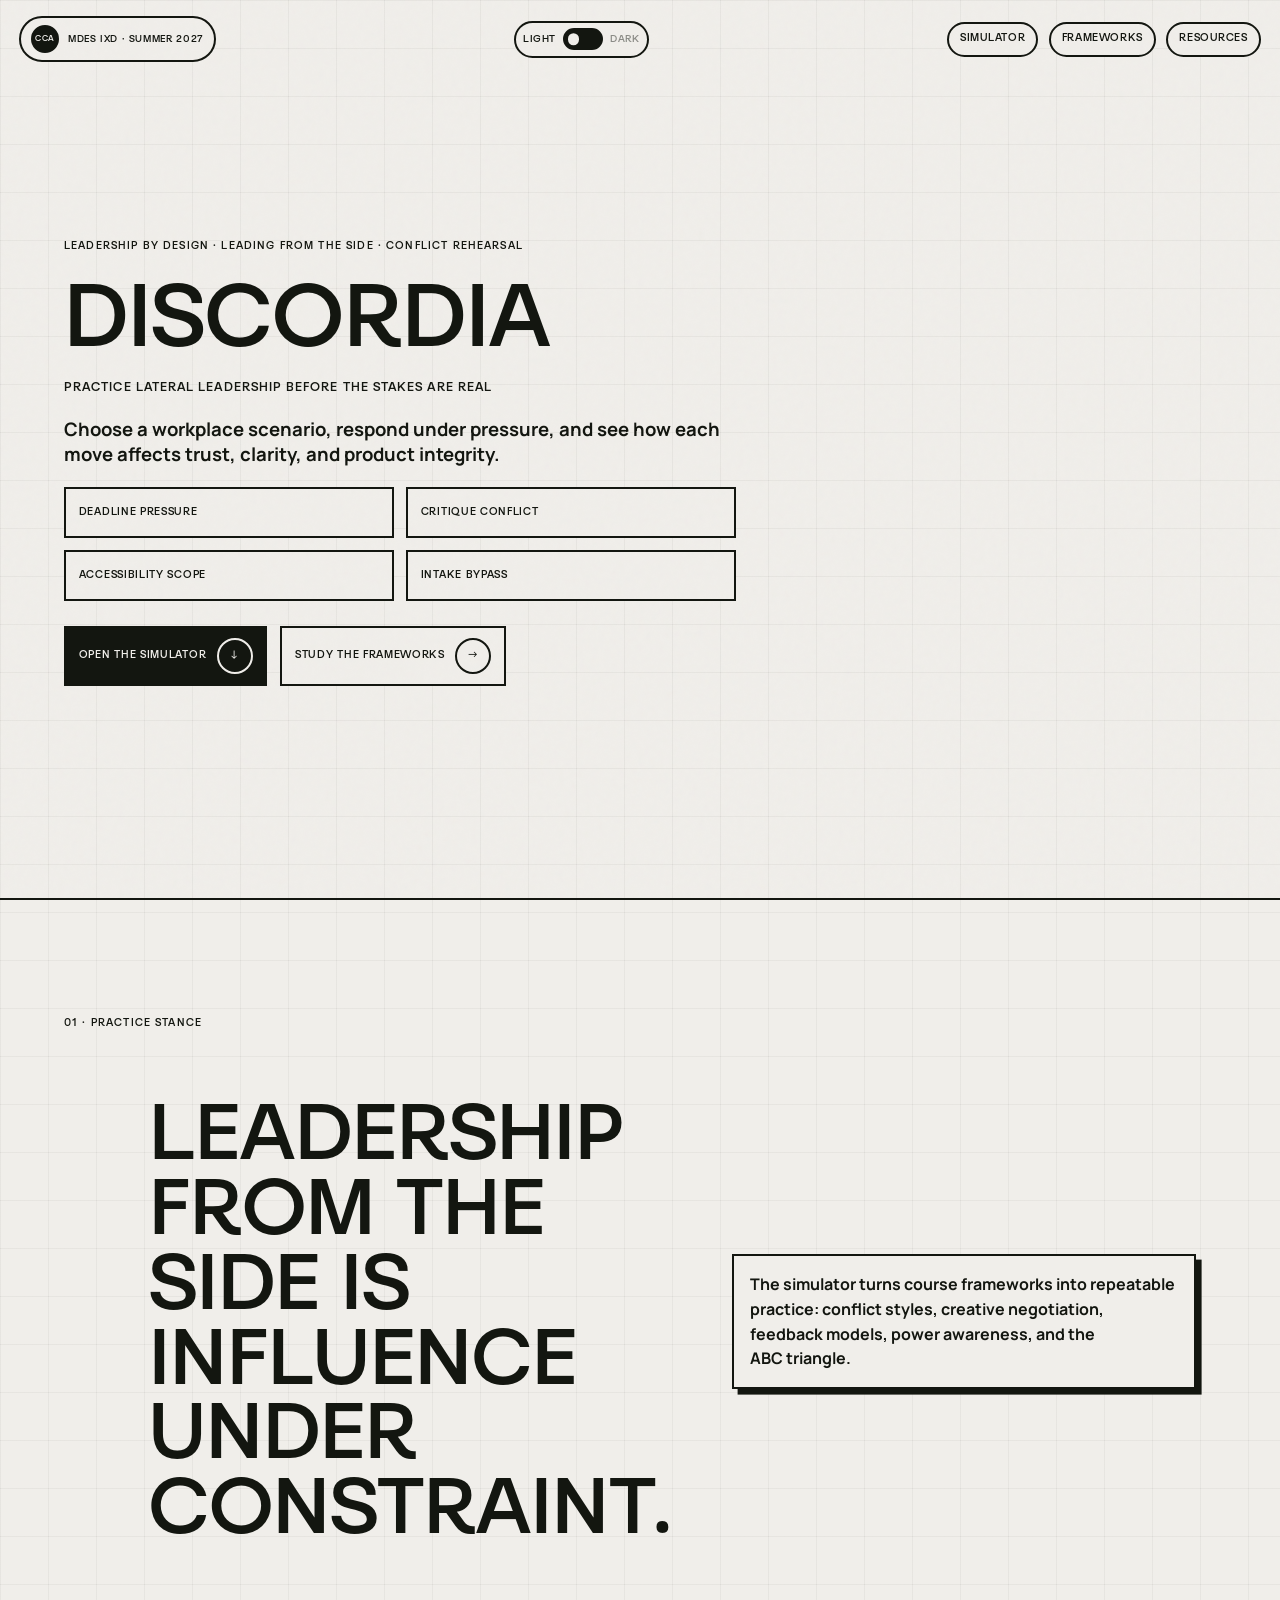
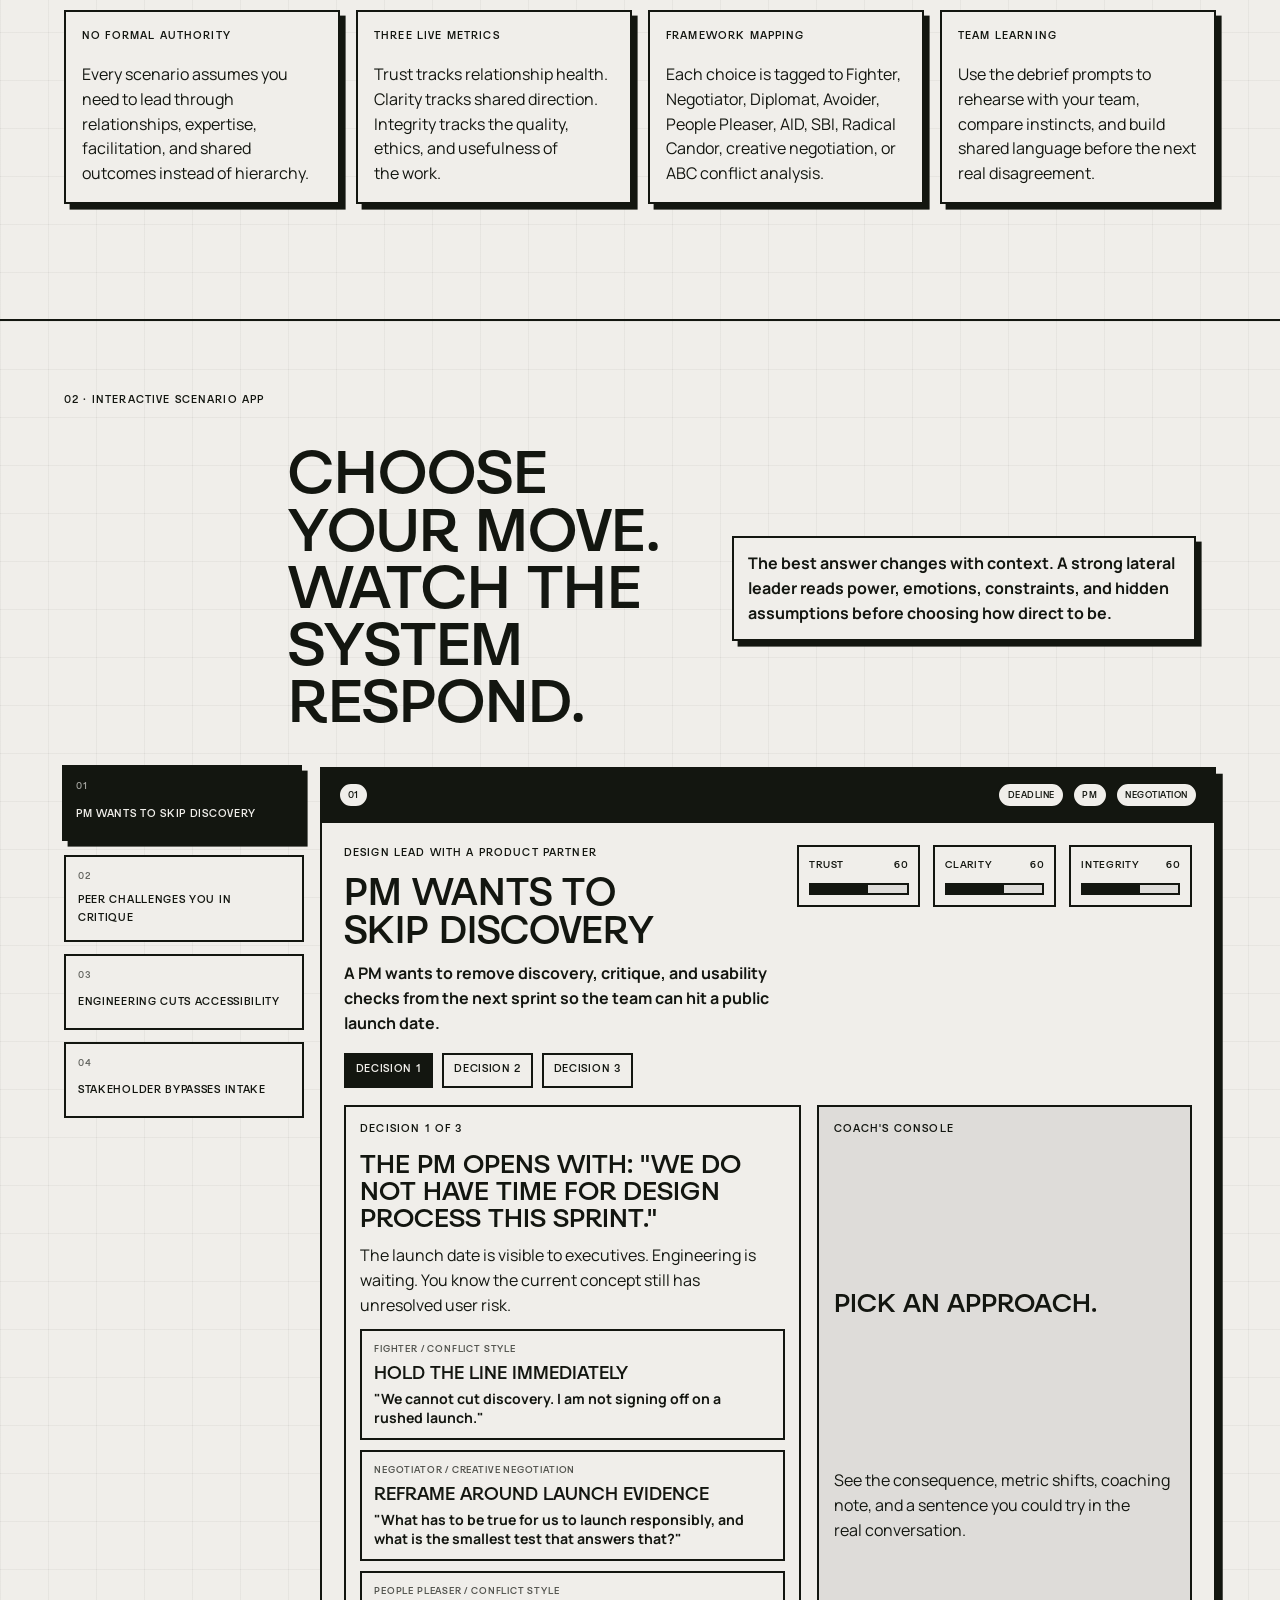
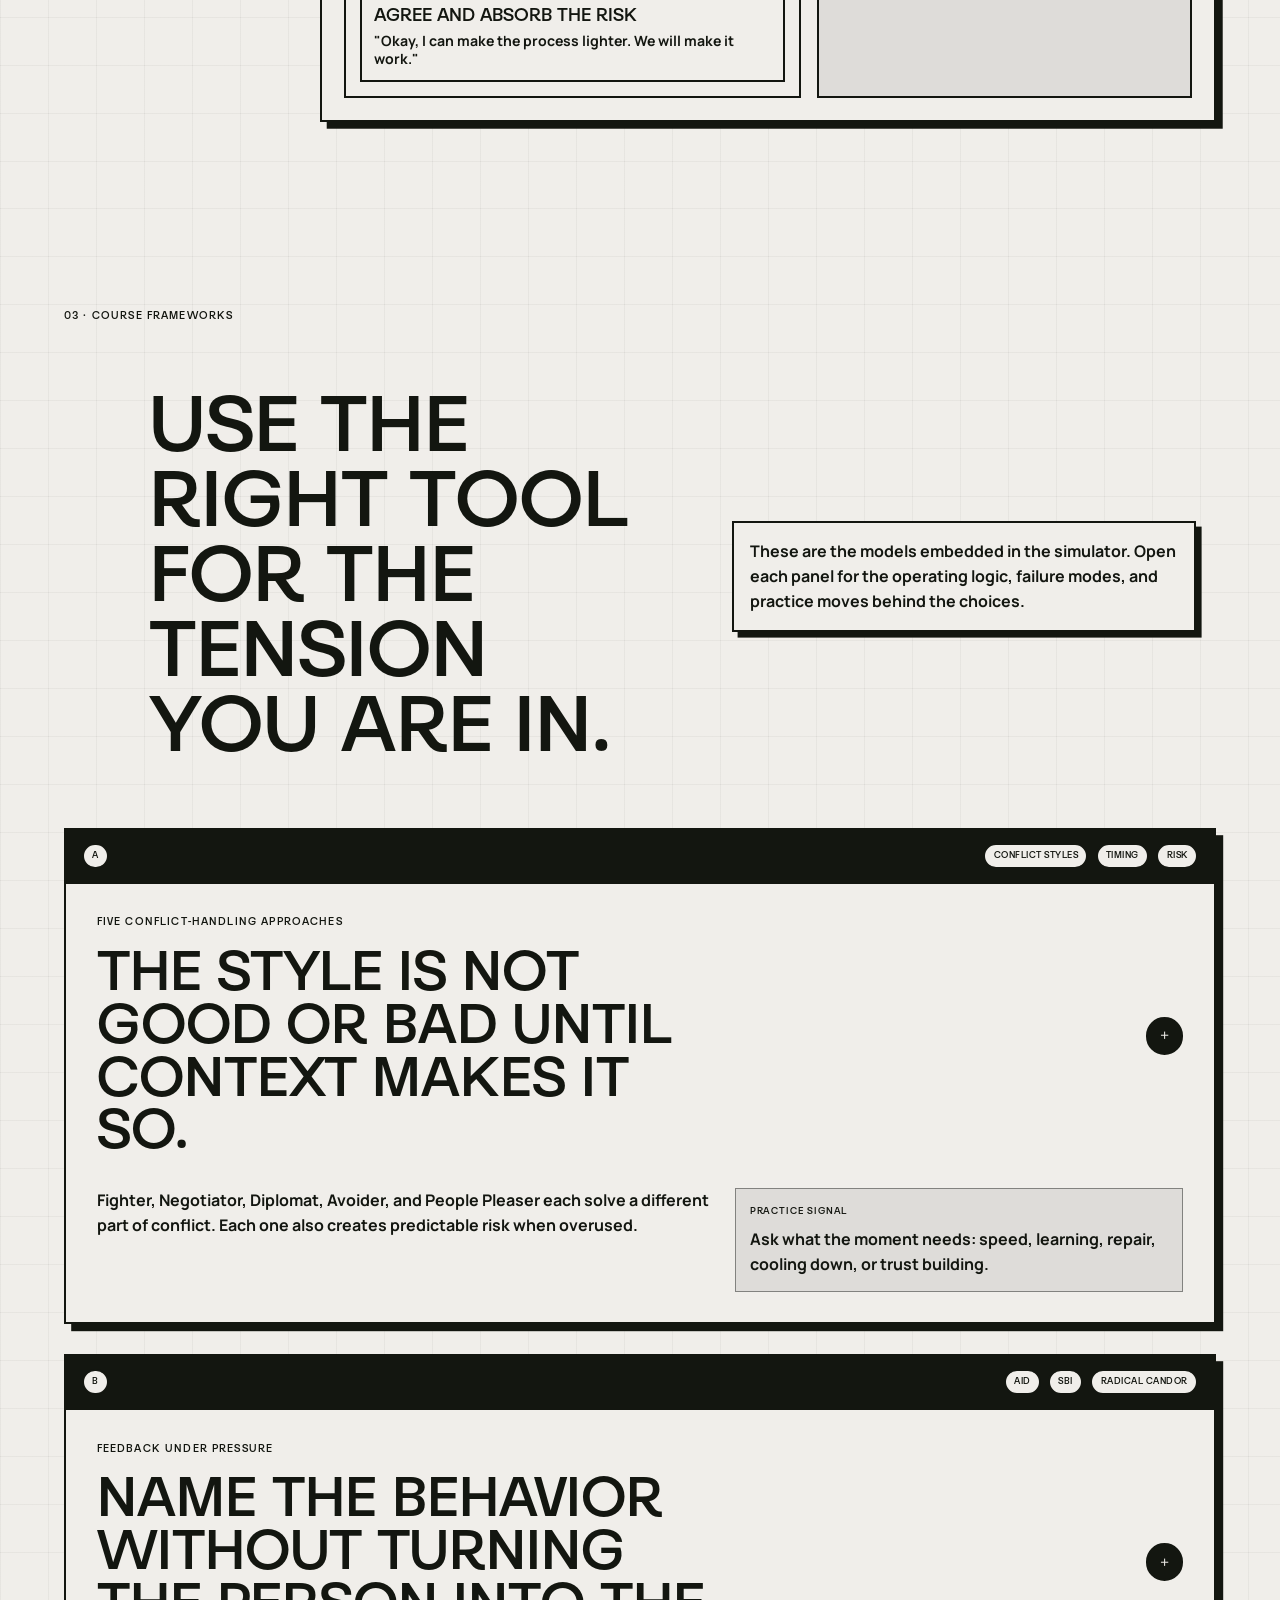
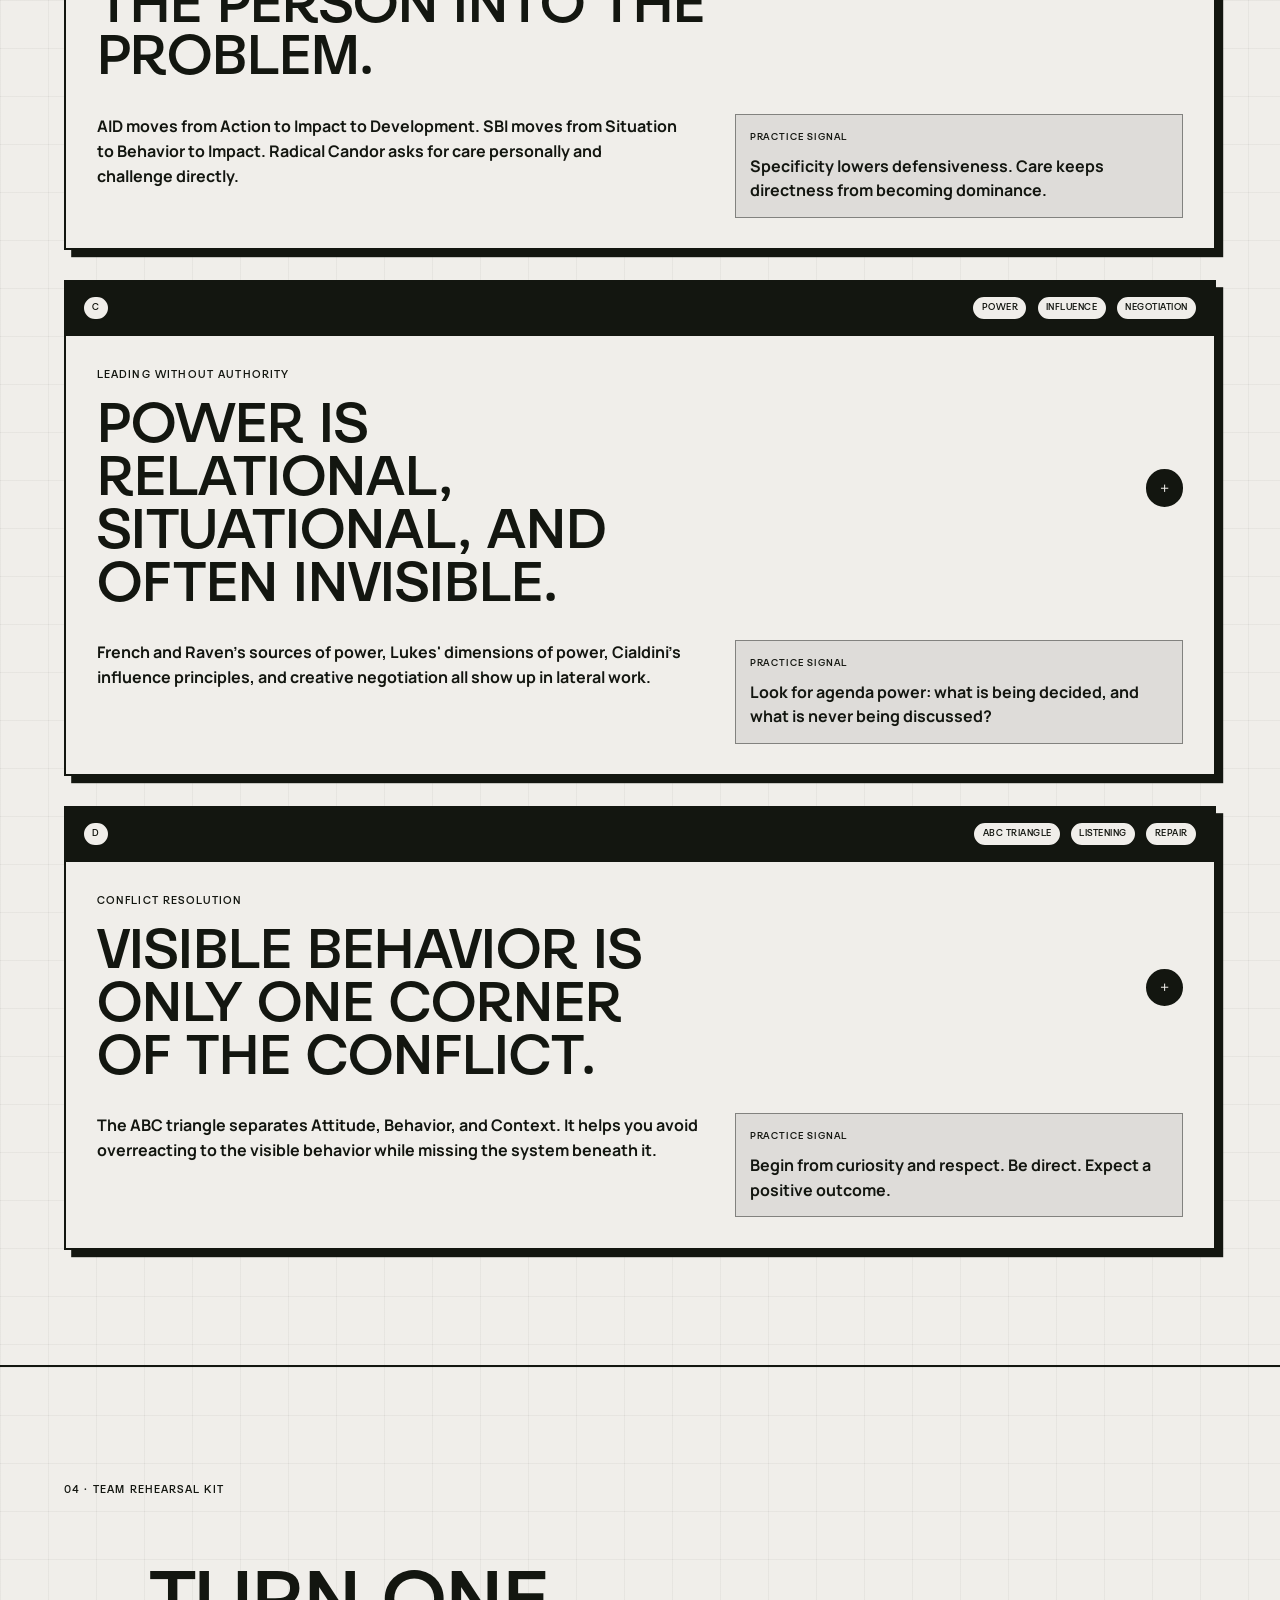
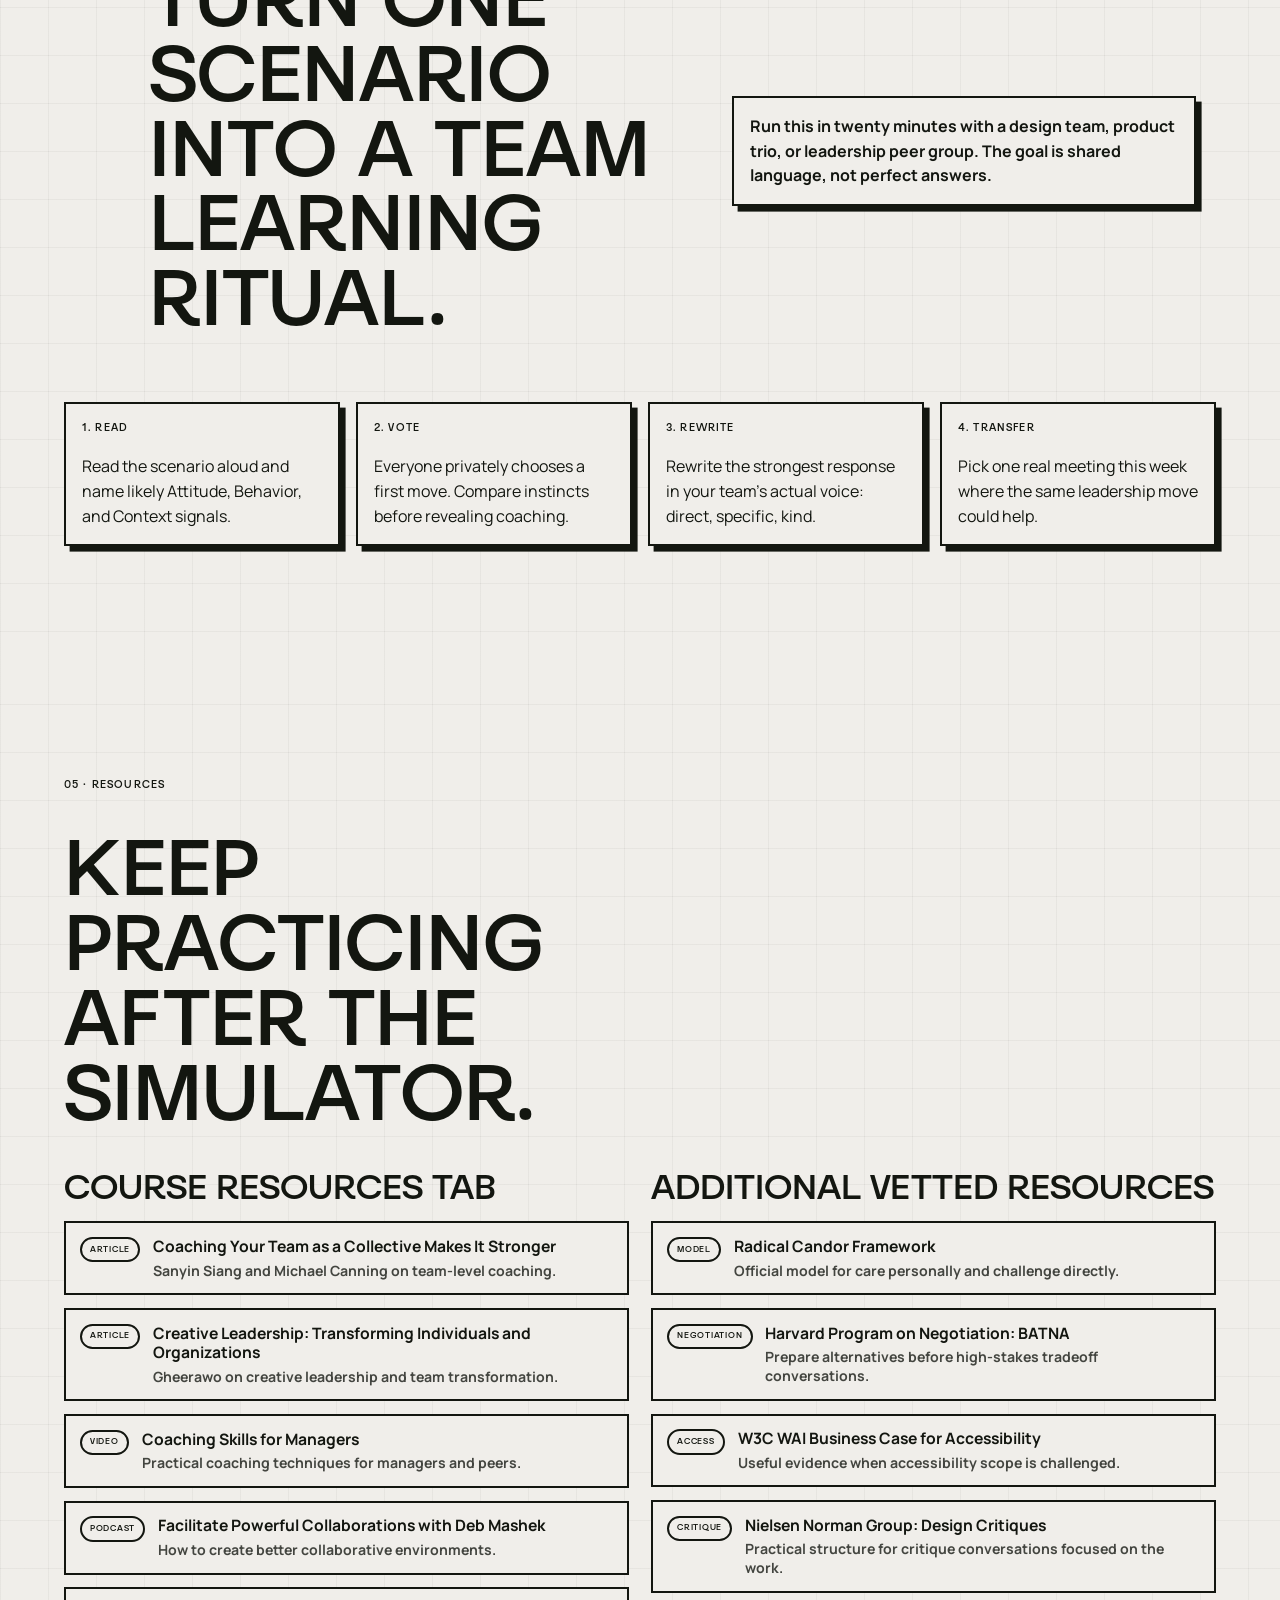
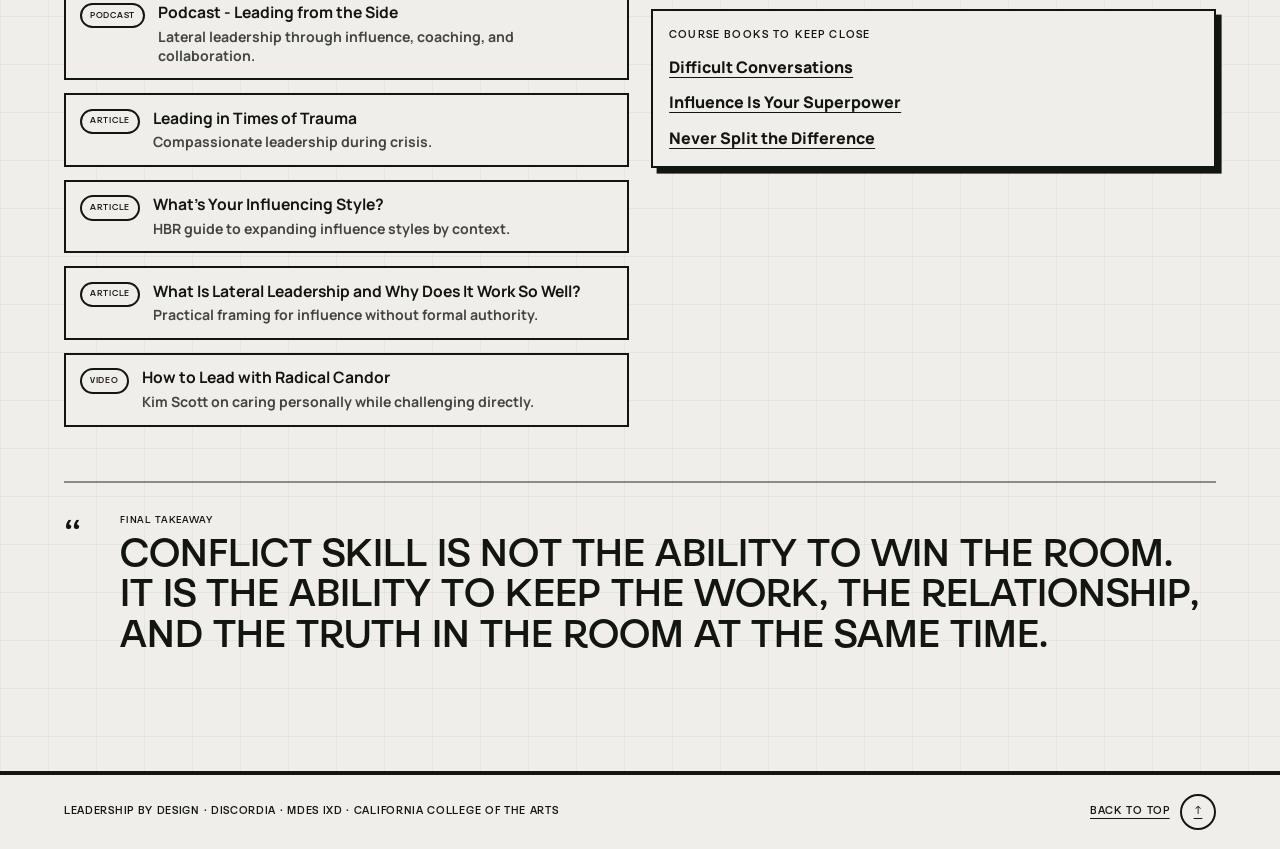
==== index.html @ 16a8b8a8 "Add files via upload" ====
<!doctype html>
<html lang="en">
  <head>
    <meta charset="UTF-8" />
    <meta name="viewport" content="width=device-width, initial-scale=1.0" />
    <meta
      name="description"
      content="DISCORDIA is a Leadership by Design conflict resolution scenario app for practicing lateral leadership, feedback, negotiation, and conflict handling."
    />
    <meta name="theme-color" content="#F0EEEA" />
    <title>DISCORDIA</title>
    <link
      rel="icon"
      href="data:image/svg+xml,%3Csvg xmlns='http://www.w3.org/2000/svg' viewBox='0 0 64 64'%3E%3Crect width='64' height='64' rx='32' fill='%23131610'/%3E%3Cpath d='M18 20h28M18 32h28M18 44h18' stroke='%23f0eeea' stroke-width='4' stroke-linecap='round'/%3E%3Ccircle cx='46' cy='44' r='5' fill='%23f0eeea'/%3E%3C/svg%3E"
    />
    <script>
      (() => {
        document.documentElement.classList.add('js');
        try {
          const savedTheme = localStorage.getItem('conflict-simulator-theme');
          document.documentElement.dataset.theme = savedTheme === 'dark' ? 'dark' : 'light';
        } catch {
          document.documentElement.dataset.theme = 'light';
        }
      })();
    </script>
    <link rel="stylesheet" href="styles.css" />
    <script src="script.js" defer></script>
  </head>
  <body>
    <a class="skip-link" href="#main-content">Skip to content</a>

    <header class="site-header" data-header>
      <a class="brand-mark" href="#top" aria-label="Back to top">
        <span>CCA</span>
        <span>MDes IxD &middot; Summer 2027</span>
      </a>
      <button
        class="theme-toggle"
        type="button"
        data-theme-toggle
        aria-label="Switch to dark mode"
        aria-pressed="false"
      >
        <span class="theme-label theme-label-light">Light</span>
        <span class="theme-track" aria-hidden="true"><span></span></span>
        <span class="theme-label theme-label-dark">Dark</span>
      </button>
      <button class="menu-toggle" type="button" aria-expanded="false" aria-controls="site-nav">
        <span class="sr-only">Toggle menu</span>
        <span aria-hidden="true"></span>
        <span aria-hidden="true"></span>
      </button>
      <nav class="site-nav" id="site-nav" aria-label="Primary navigation">
        <a href="#simulator">Simulator</a>
        <a href="#frameworks">Frameworks</a>
        <a href="#resources">Resources</a>
      </nav>
    </header>

    <main id="main-content">
      <section class="hero" id="top" aria-labelledby="hero-title">
        <div class="hero-inner reveal">
          <p class="eyebrow hero-eyebrow">Leadership by Design &middot; Leading from the Side &middot; Conflict rehearsal</p>
          <div class="hero-grid">
            <div class="hero-copy">
              <h1 id="hero-title">DISCORDIA</h1>
              <p class="hero-title-line">Practice lateral leadership before the stakes are real</p>
              <p class="hero-support">
                Choose a workplace scenario, respond under pressure, and see how each move affects
                trust, clarity, and product integrity.
              </p>
              <div class="hero-launch-grid" aria-label="Start a rehearsal">
                <button type="button" data-scenario-launch="pm-deadline">Deadline pressure</button>
                <button type="button" data-scenario-launch="critique-conflict">Critique conflict</button>
                <button type="button" data-scenario-launch="accessibility-scope">Accessibility scope</button>
                <button type="button" data-scenario-launch="intake-bypass">Intake bypass</button>
              </div>
              <div class="hero-actions" aria-label="Microsite shortcuts">
                <a class="text-link" href="#simulator-console">Open the simulator <span aria-hidden="true">&darr;</span></a>
                <a class="text-link" href="#frameworks">Study the frameworks <span aria-hidden="true">&rarr;</span></a>
              </div>
            </div>
          </div>
        </div>
      </section>

      <section class="overview-section" id="overview" aria-labelledby="overview-title">
        <div class="overview-inner">
          <p class="eyebrow reveal">01 &middot; Practice stance</p>
          <div class="section-heading reveal">
            <h2 id="overview-title">Leadership from the side is influence under constraint.</h2>
            <p>
              The simulator turns course frameworks into repeatable practice: conflict styles,
              creative negotiation, feedback models, power awareness, and the ABC triangle.
            </p>
          </div>

          <div class="context-grid reveal">
            <article class="context-card">
              <p class="detail-label">No formal authority</p>
              <p>
                Every scenario assumes you need to lead through relationships, expertise,
                facilitation, and shared outcomes instead of hierarchy.
              </p>
            </article>
            <article class="context-card">
              <p class="detail-label">Three live metrics</p>
              <p>
                Trust tracks relationship health. Clarity tracks shared direction. Integrity tracks
                the quality, ethics, and usefulness of the work.
              </p>
            </article>
            <article class="context-card">
              <p class="detail-label">Framework mapping</p>
              <p>
                Each choice is tagged to Fighter, Negotiator, Diplomat, Avoider, People Pleaser,
                AID, SBI, Radical Candor, creative negotiation, or ABC conflict analysis.
              </p>
            </article>
            <article class="context-card">
              <p class="detail-label">Team learning</p>
              <p>
                Use the debrief prompts to rehearse with your team, compare instincts, and build
                shared language before the next real disagreement.
              </p>
            </article>
          </div>
        </div>
      </section>

      <section class="simulator-section sections-section" id="simulator" aria-labelledby="simulator-title">
        <div class="sections-opener">
          <p class="eyebrow reveal">02 &middot; Interactive scenario app</p>
          <div class="section-heading reveal">
            <h2 id="simulator-title">Choose your move. Watch the system respond.</h2>
            <p>
              The best answer changes with context. A strong lateral leader reads power, emotions,
              constraints, and hidden assumptions before choosing how direct to be.
            </p>
          </div>
        </div>

        <div class="simulator-shell reveal" id="simulator-console">
          <div class="scenario-rail" aria-label="Scenario selector" id="scenario-rail"></div>

          <article class="leadership-panel simulator-console" aria-live="polite">
            <div class="panel-top">
              <p class="panel-number" id="scenario-number">01</p>
              <div class="panel-tags" id="scenario-tags" aria-label="Scenario themes"></div>
            </div>

            <div class="console-body">
              <div class="scenario-brief">
                <p class="detail-label" id="scenario-role">Design lead</p>
                <h3 id="scenario-title">Scenario title</h3>
                <p id="scenario-summary"></p>
              </div>

              <div class="metric-board" aria-label="Scenario metrics">
                <div class="metric">
                  <div class="metric-top"><span>Trust</span><strong id="metric-trust-value">60</strong></div>
                  <div class="metric-track"><span id="metric-trust"></span></div>
                </div>
                <div class="metric">
                  <div class="metric-top"><span>Clarity</span><strong id="metric-clarity-value">60</strong></div>
                  <div class="metric-track"><span id="metric-clarity"></span></div>
                </div>
                <div class="metric">
                  <div class="metric-top"><span>Integrity</span><strong id="metric-integrity-value">60</strong></div>
                  <div class="metric-track"><span id="metric-integrity"></span></div>
                </div>
              </div>

              <div class="stage-track" id="stage-track" aria-label="Decision progress"></div>

              <div class="decision-grid">
                <section class="decision-pane" aria-labelledby="decision-title">
                  <p class="eyebrow" id="decision-kicker">Decision 1 of 3</p>
                  <h4 id="decision-title"></h4>
                  <p id="decision-context"></p>
                  <div class="choice-list" id="choice-list"></div>
                </section>

                <aside class="outcome-pane" id="outcome-pane" aria-label="Coaching outcome">
                  <p class="detail-label">Coach's console</p>
                  <h4>Pick an approach.</h4>
                  <p>
                    See the consequence, metric shifts, coaching note, and a sentence you could try
                    in the real conversation.
                  </p>
                </aside>
              </div>
            </div>
          </article>
        </div>
      </section>

      <section class="framework-section overview-section" id="frameworks" aria-labelledby="frameworks-title">
        <div class="overview-inner">
          <p class="eyebrow reveal">03 &middot; Course frameworks</p>
          <div class="section-heading reveal">
            <h2 id="frameworks-title">Use the right tool for the tension you are in.</h2>
            <p>
              These are the models embedded in the simulator. Open each panel for the operating
              logic, failure modes, and practice moves behind the choices.
            </p>
          </div>

          <div class="accordion-list framework-list">
            <article class="leadership-panel reveal">
              <div class="panel-top">
                <p class="panel-number">A</p>
                <div class="panel-tags"><span>Conflict styles</span><span>Timing</span><span>Risk</span></div>
              </div>
              <button class="panel-toggle" type="button" aria-expanded="false" aria-controls="panel-conflict-styles">
                <span class="toggle-copy">
                  <span class="panel-kicker">Five conflict-handling approaches</span>
                  <span class="panel-title">The style is not good or bad until context makes it so.</span>
                </span>
                <span class="toggle-icon" aria-hidden="true">+</span>
              </button>
              <div class="panel-preview">
                <p>
                  Fighter, Negotiator, Diplomat, Avoider, and People Pleaser each solve a different
                  part of conflict. Each one also creates predictable risk when overused.
                </p>
                <p class="insight"><span>Practice signal</span>Ask what the moment needs: speed, learning, repair, cooling down, or trust building.</p>
              </div>
              <div class="panel-details" id="panel-conflict-styles">
                <p>
                  Fighter works when a fast, principled boundary is needed. Negotiator works when
                  both sides have real constraints and hidden assumptions to surface. Diplomat works
                  when temporary alignment matters more than solving everything now.
                </p>
                <p>
                  Avoider can be wise when emotions are too hot or the issue is not worth the
                  relationship cost. People Pleaser can build goodwill, but it becomes risky when
                  agreement hides what the team actually needs to say.
                </p>
                <div class="framework-deep-grid">
                  <article>
                    <p class="detail-label">How to choose</p>
                    <p>
                      Start with stakes and timing. If user harm, ethics, or team safety are on the
                      line, a stronger boundary may be needed. If both sides hold partial truth,
                      negotiate. If the team is flooded, cool the system before solving.
                    </p>
                  </article>
                  <article>
                    <p class="detail-label">Failure mode</p>
                    <p>
                      Fighter becomes dominance, Negotiator becomes over-trading, Diplomat becomes
                      vague compromise, Avoider becomes silence, and People Pleaser becomes false
                      agreement.
                    </p>
                  </article>
                  <article>
                    <p class="detail-label">Practice move</p>
                    <p>
                      Name your instinct before acting: "My first impulse is to smooth this over.
                      What would the work need if I were not trying to keep everyone comfortable?"
                    </p>
                  </article>
                </div>
              </div>
            </article>

            <article class="leadership-panel reveal">
              <div class="panel-top">
                <p class="panel-number">B</p>
                <div class="panel-tags"><span>AID</span><span>SBI</span><span>Radical Candor</span></div>
              </div>
              <button class="panel-toggle" type="button" aria-expanded="false" aria-controls="panel-feedback-models">
                <span class="toggle-copy">
                  <span class="panel-kicker">Feedback under pressure</span>
                  <span class="panel-title">Name the behavior without turning the person into the problem.</span>
                </span>
                <span class="toggle-icon" aria-hidden="true">+</span>
              </button>
              <div class="panel-preview">
                <p>
                  AID moves from Action to Impact to Development. SBI moves from Situation to
                  Behavior to Impact. Radical Candor asks for care personally and challenge directly.
                </p>
                <p class="insight"><span>Practice signal</span>Specificity lowers defensiveness. Care keeps directness from becoming dominance.</p>
              </div>
              <div class="panel-details" id="panel-feedback-models">
                <p>
                  Use AID when you want a clear development path. Use SBI when the first job is to
                  ground the conversation in observable behavior. Use Radical Candor when the risk
                  is either false harmony or harsh truth without enough care.
                </p>
                <p>
                  In critique, remember the difference between feedback and critique: critique
                  evaluates the work against the objective; feedback helps a person improve
                  behavior, understanding, or collaboration.
                </p>
                <div class="framework-deep-grid">
                  <article>
                    <p class="detail-label">AID</p>
                    <p>
                      Action names what happened. Impact explains why it matters. Development
                      proposes the next behavior.
                    </p>
                  </article>
                  <article>
                    <p class="detail-label">SBI</p>
                    <p>
                      Situation grounds the moment, Behavior stays observable, and Impact names the
                      effect. It avoids labels until shared facts are clear.
                    </p>
                  </article>
                  <article>
                    <p class="detail-label">Radical Candor</p>
                    <p>
                      Challenge without care can feel like attack; care without challenge can become
                      unclear kindness. The pairing is the leadership move.
                    </p>
                  </article>
                  <article>
                    <p class="detail-label">Critique container</p>
                    <p>
                      Name the objective, the decision needed, the kind of feedback wanted, and the
                      criteria for judging the work.
                    </p>
                  </article>
                </div>
              </div>
            </article>

            <article class="leadership-panel reveal">
              <div class="panel-top">
                <p class="panel-number">C</p>
                <div class="panel-tags"><span>Power</span><span>Influence</span><span>Negotiation</span></div>
              </div>
              <button class="panel-toggle" type="button" aria-expanded="false" aria-controls="panel-power">
                <span class="toggle-copy">
                  <span class="panel-kicker">Leading without authority</span>
                  <span class="panel-title">Power is relational, situational, and often invisible.</span>
                </span>
                <span class="toggle-icon" aria-hidden="true">+</span>
              </button>
              <div class="panel-preview">
                <p>
                  French and Raven's sources of power, Lukes' dimensions of power, Cialdini's
                  influence principles, and creative negotiation all show up in lateral work.
                </p>
                <p class="insight"><span>Practice signal</span>Look for agenda power: what is being decided, and what is never being discussed?</p>
              </div>
              <div class="panel-details" id="panel-power">
                <p>
                  Referent, expert, informational, connection, and resource power can all help a
                  designer influence across functions. The simulator rewards moves that make that
                  influence visible without turning it into a power struggle.
                </p>
                <p>
                  Creative negotiation asks you to understand who, what, when, where, and why before
                  anchoring a path forward. Integrative negotiation creates shared gain; distributive
                  negotiation treats the moment as a zero-sum contest.
                </p>
                <div class="framework-deep-grid">
                  <article>
                    <p class="detail-label">Read power first</p>
                    <p>
                      Ask who can decide, who can block, who has information, who has social trust,
                      and whose needs are missing from the agenda.
                    </p>
                  </article>
                  <article>
                    <p class="detail-label">Use power cleanly</p>
                    <p>
                      Expert power should clarify risk. Informational power should help the group
                      decide. Connection power should bring the right people together.
                    </p>
                  </article>
                  <article>
                    <p class="detail-label">Negotiate creatively</p>
                    <p>
                      Separate positions from interests. A PM may protect a date, engineering may
                      protect capacity, and design may protect user confidence.
                    </p>
                  </article>
                  <article>
                    <p class="detail-label">Anchor with options</p>
                    <p>
                      Bring two or three paths with explicit tradeoffs: fastest, safest, and
                      recommended. Options make the decision real.
                    </p>
                  </article>
                </div>
              </div>
            </article>

            <article class="leadership-panel reveal">
              <div class="panel-top">
                <p class="panel-number">D</p>
                <div class="panel-tags"><span>ABC triangle</span><span>Listening</span><span>Repair</span></div>
              </div>
              <button class="panel-toggle" type="button" aria-expanded="false" aria-controls="panel-abc">
                <span class="toggle-copy">
                  <span class="panel-kicker">Conflict resolution</span>
                  <span class="panel-title">Visible behavior is only one corner of the conflict.</span>
                </span>
                <span class="toggle-icon" aria-hidden="true">+</span>
              </button>
              <div class="panel-preview">
                <p>
                  The ABC triangle separates Attitude, Behavior, and Context. It helps you avoid
                  overreacting to the visible behavior while missing the system beneath it.
                </p>
                <p class="insight"><span>Practice signal</span>Begin from curiosity and respect. Be direct. Expect a positive outcome.</p>
              </div>
              <div class="panel-details" id="panel-abc">
                <p>
                  Attitude includes assumptions, emotions, and perceptions. Behavior includes the
                  visible statements and actions. Context includes the political, cultural,
                  historical, and economic background that shapes the tension.
                </p>
                <p>
                  Strong repair often starts with one sentence that acknowledges impact, one
                  question that reveals context, and one proposal that creates a next experiment.
                </p>
                <div class="framework-deep-grid">
                  <article>
                    <p class="detail-label">Attitude</p>
                    <p>
                      Look for the invisible story: fear of missing a deadline, anxiety about
                      quality, resentment from past decisions, or assumptions about authority.
                    </p>
                  </article>
                  <article>
                    <p class="detail-label">Behavior</p>
                    <p>
                      Stay concrete. "The request bypassed intake" is easier to work with than
                      "stakeholders do not respect design."
                    </p>
                  </article>
                  <article>
                    <p class="detail-label">Context</p>
                    <p>
                      Context explains why reasonable people may be acting badly: incentives,
                      leadership pressure, unclear ownership, scarce time, or weak process.
                    </p>
                  </article>
                  <article>
                    <p class="detail-label">Repair script</p>
                    <p>
                      "I want to pause on what happened, because the impact matters. What constraint
                      were you solving for? Here is what I need us to try next time."
                    </p>
                  </article>
                </div>
              </div>
            </article>
          </div>
        </div>
      </section>

      <section class="team-section sections-section" id="team-practice" aria-labelledby="team-title">
        <div class="sections-opener">
          <p class="eyebrow reveal">04 &middot; Team rehearsal kit</p>
          <div class="section-heading reveal">
            <h2 id="team-title">Turn one scenario into a team learning ritual.</h2>
            <p>
              Run this in twenty minutes with a design team, product trio, or leadership peer group.
              The goal is shared language, not perfect answers.
            </p>
          </div>
        </div>

        <div class="context-grid rehearsal-grid reveal">
          <article class="context-card">
            <p class="detail-label">1. Read</p>
            <p>Read the scenario aloud and name likely Attitude, Behavior, and Context signals.</p>
          </article>
          <article class="context-card">
            <p class="detail-label">2. Vote</p>
            <p>Everyone privately chooses a first move. Compare instincts before revealing coaching.</p>
          </article>
          <article class="context-card">
            <p class="detail-label">3. Rewrite</p>
            <p>Rewrite the strongest response in your team's actual voice: direct, specific, kind.</p>
          </article>
          <article class="context-card">
            <p class="detail-label">4. Transfer</p>
            <p>Pick one real meeting this week where the same leadership move could help.</p>
          </article>
        </div>
      </section>

      <section class="resources-section synthesis-section" id="resources" aria-labelledby="resources-title">
        <div class="synthesis-inner reveal">
          <p class="eyebrow">05 &middot; Resources</p>
          <h2 id="resources-title">Keep practicing after the simulator.</h2>
          <div class="resource-columns">
            <section aria-labelledby="course-resources-title">
              <h3 id="course-resources-title">Course Resources Tab</h3>
              <div class="resource-list compact-resource-list">
                <a class="resource-card" href="https://hbr.org/2023/02/coaching-your-team-as-a-collective-makes-it-stronger" target="_blank" rel="noopener noreferrer">
                  <span class="resource-type-badge">Article</span>
                  <span class="resource-info"><strong>Coaching Your Team as a Collective Makes It Stronger</strong><span>Sanyin Siang and Michael Canning on team-level coaching.</span></span>
                </a>
                <a class="resource-card" href="https://www.designcouncil.org.uk/" target="_blank" rel="noopener noreferrer">
                  <span class="resource-type-badge">Article</span>
                  <span class="resource-info"><strong>Creative Leadership: Transforming Individuals and Organizations</strong><span>Gheerawo on creative leadership and team transformation.</span></span>
                </a>
                <a class="resource-card" href="https://www.youtube.com/playlist?list=PLA9AAA962AF5146A2" target="_blank" rel="noopener noreferrer">
                  <span class="resource-type-badge">Video</span>
                  <span class="resource-info"><strong>Coaching Skills for Managers</strong><span>Practical coaching techniques for managers and peers.</span></span>
                </a>
                <a class="resource-card" href="https://themodernmanager.com/podcast-252/" target="_blank" rel="noopener noreferrer">
                  <span class="resource-type-badge">Podcast</span>
                  <span class="resource-info"><strong>Facilitate Powerful Collaborations with Deb Mashek</strong><span>How to create better collaborative environments.</span></span>
                </a>
                <a class="resource-card" href="https://open.spotify.com/episode/0nC1hrKyBxJYJNDXdb2yDS" target="_blank" rel="noopener noreferrer">
                  <span class="resource-type-badge">Podcast</span>
                  <span class="resource-info"><strong>Podcast - Leading from the Side</strong><span>Lateral leadership through influence, coaching, and collaboration.</span></span>
                </a>
                <a class="resource-card" href="https://hbr.org/2002/01/leading-in-times-of-trauma" target="_blank" rel="noopener noreferrer">
                  <span class="resource-type-badge">Article</span>
                  <span class="resource-info"><strong>Leading in Times of Trauma</strong><span>Compassionate leadership during crisis.</span></span>
                </a>
                <a class="resource-card" href="https://hbr.org/2012/01/whats-your-influencing-style" target="_blank" rel="noopener noreferrer">
                  <span class="resource-type-badge">Article</span>
                  <span class="resource-info"><strong>What's Your Influencing Style?</strong><span>HBR guide to expanding influence styles by context.</span></span>
                </a>
                <a class="resource-card" href="https://www.inc.com/robin-camarote/what-is-lateral-leadership-why-does-it-work-so-well.html" target="_blank" rel="noopener noreferrer">
                  <span class="resource-type-badge">Article</span>
                  <span class="resource-info"><strong>What Is Lateral Leadership and Why Does It Work So Well?</strong><span>Practical framing for influence without formal authority.</span></span>
                </a>
                <a class="resource-card" href="https://www.ted.com/talks/kim_scott_how_to_lead_with_radical_candor" target="_blank" rel="noopener noreferrer">
                  <span class="resource-type-badge">Video</span>
                  <span class="resource-info"><strong>How to Lead with Radical Candor</strong><span>Kim Scott on caring personally while challenging directly.</span></span>
                </a>
              </div>
            </section>

            <section aria-labelledby="deeper-resources-title">
              <h3 id="deeper-resources-title">Additional Vetted Resources</h3>
              <div class="resource-list compact-resource-list">
                <a class="resource-card" href="https://www.radicalcandor.com/our-approach" target="_blank" rel="noopener noreferrer">
                  <span class="resource-type-badge">Model</span>
                  <span class="resource-info"><strong>Radical Candor Framework</strong><span>Official model for care personally and challenge directly.</span></span>
                </a>
                <a class="resource-card" href="https://www.pon.harvard.edu/daily/batna/translate-your-batna-to-the-current-deal/" target="_blank" rel="noopener noreferrer">
                  <span class="resource-type-badge">Negotiation</span>
                  <span class="resource-info"><strong>Harvard Program on Negotiation: BATNA</strong><span>Prepare alternatives before high-stakes tradeoff conversations.</span></span>
                </a>
                <a class="resource-card" href="https://www.w3.org/WAI/business-case/" target="_blank" rel="noopener noreferrer">
                  <span class="resource-type-badge">Access</span>
                  <span class="resource-info"><strong>W3C WAI Business Case for Accessibility</strong><span>Useful evidence when accessibility scope is challenged.</span></span>
                </a>
                <a class="resource-card" href="https://www.nngroup.com/articles/design-critiques/" target="_blank" rel="noopener noreferrer">
                  <span class="resource-type-badge">Critique</span>
                  <span class="resource-info"><strong>Nielsen Norman Group: Design Critiques</strong><span>Practical structure for critique conversations focused on the work.</span></span>
                </a>
              </div>

              <div class="book-stack">
                <p class="detail-label">Course books to keep close</p>
                <a href="https://www.penguinrandomhouse.com/books/330812/difficult-conversations-by-douglas-stone-bruce-patton-and-sheila-heen/" target="_blank" rel="noopener noreferrer">Difficult Conversations</a>
                <a href="https://www.zoechance.com/book" target="_blank" rel="noopener noreferrer">Influence Is Your Superpower</a>
                <a href="https://www.blackswanltd.com/never-split-the-difference" target="_blank" rel="noopener noreferrer">Never Split the Difference</a>
              </div>
            </section>
          </div>
          <blockquote>
            <span>Final takeaway</span>
            Conflict skill is not the ability to win the room. It is the ability to keep the work,
            the relationship, and the truth in the room at the same time.
          </blockquote>
        </div>
      </section>
    </main>

    <footer class="site-footer">
      <p>Leadership by Design &middot; DISCORDIA &middot; MDes IxD &middot; California College of the Arts</p>
      <a class="text-link" href="#top">Back to top <span aria-hidden="true">&uarr;</span></a>
    </footer>
  </body>
</html>
---- styles.css ----
@import url('https://fonts.googleapis.com/css2?family=Manrope:wght@500;600;700;800&display=swap');

@font-face {
  font-family: 'Batica Sans';
  src: url('assets/fonts/batica-sans-regular.otf') format('opentype');
  font-style: normal;
  font-weight: 400;
  font-display: swap;
}

:root {
  --ink: #131610;
  --ink-rgb: 19, 22, 16;
  --paper: #f0eeea;
  --paper-rgb: 240, 238, 234;
  --wash: #e2ded4;
  --line: rgba(var(--ink-rgb), 0.45);
  --accent: #131610;
  --accent-text: var(--paper);
  --accent-strong: #131610;
  --quiet: rgba(var(--ink-rgb), 0.08);
  --quiet-strong: rgba(var(--ink-rgb), 0.16);
  --batica: 'Batica Sans', 'Manrope', 'Avenir Next', sans-serif;
  --mono: var(--batica);
  --sans: 'Manrope', 'Avenir Next', sans-serif;
  --display: var(--batica);
  color-scheme: light;
}

:root[data-theme='dark'] {
  --ink: #f0eeea;
  --ink-rgb: 240, 238, 234;
  --paper: #131610;
  --paper-rgb: 19, 22, 16;
  --wash: #20231d;
  --line: rgba(var(--ink-rgb), 0.45);
  --accent: #f0eeea;
  --accent-text: var(--paper);
  --accent-strong: #f0eeea;
  --quiet: rgba(var(--ink-rgb), 0.08);
  --quiet-strong: rgba(var(--ink-rgb), 0.16);
  color-scheme: dark;
}

* {
  box-sizing: border-box;
}

html {
  scroll-behavior: smooth;
}

body {
  margin: 0;
  color: var(--ink);
  background:
    linear-gradient(rgba(var(--ink-rgb), 0.045) 1px, transparent 1px),
    linear-gradient(90deg, rgba(var(--ink-rgb), 0.045) 1px, transparent 1px),
    var(--paper);
  background-size: 3rem 3rem;
  font-family: var(--sans);
  font-size: 16px;
  line-height: 1.55;
  font-synthesis: none;
  -webkit-font-smoothing: antialiased;
}

body::before {
  position: fixed;
  z-index: 1000;
  inset: 0;
  opacity: 0.13;
  pointer-events: none;
  content: "";
  background-image: url("data:image/svg+xml,%3Csvg viewBox='0 0 180 180' xmlns='http://www.w3.org/2000/svg'%3E%3Cfilter id='n'%3E%3CfeTurbulence type='fractalNoise' baseFrequency='.75' numOctaves='3' stitchTiles='stitch'/%3E%3C/filter%3E%3Crect width='100%25' height='100%25' filter='url(%23n)' opacity='.18'/%3E%3C/svg%3E");
  mix-blend-mode: multiply;
}

:root[data-theme='dark'] body::before {
  mix-blend-mode: screen;
}

h1,
h2,
h3,
h4,
blockquote {
  text-wrap: balance;
}

p,
li {
  text-wrap: pretty;
}

button,
a {
  color: inherit;
}

a {
  text-decoration-thickness: 1px;
  text-underline-offset: 4px;
}

button {
  font: inherit;
}

.sr-only {
  position: absolute;
  overflow: hidden;
  width: 1px;
  height: 1px;
  padding: 0;
  margin: -1px;
  clip: rect(0, 0, 0, 0);
  white-space: nowrap;
  border: 0;
}

.skip-link {
  position: fixed;
  z-index: 2000;
  top: 1rem;
  left: 1rem;
  padding: 0.75rem 1rem;
  border: 2px solid var(--ink);
  background: var(--accent);
  color: var(--accent-text);
  transform: translateY(-160%);
  transition: transform 160ms ease;
}

.skip-link:focus {
  transform: translateY(0);
}

.site-header {
  position: fixed;
  z-index: 100;
  top: 0;
  left: 0;
  display: grid;
  width: 100%;
  grid-template-columns: auto 1fr auto;
  align-items: center;
  gap: 1rem;
  padding: 1rem 1.2rem;
  border-bottom: 2px solid transparent;
  transition: background 180ms ease, border-color 180ms ease, padding 180ms ease;
}

.site-header.is-scrolled {
  padding-block: 0.7rem;
  border-color: var(--ink);
  background: rgba(var(--paper-rgb), 0.92);
  backdrop-filter: blur(14px);
}

.brand-mark {
  display: inline-flex;
  width: fit-content;
  align-items: center;
  gap: 0.55rem;
  padding: 0.45rem 0.62rem;
  border: 2px solid var(--ink);
  border-radius: 99rem;
  background: var(--paper);
  font-family: var(--mono);
  font-size: 0.66rem;
  font-weight: 500;
  text-decoration: none;
  text-transform: uppercase;
  letter-spacing: 0.06em;
}

.brand-mark span:first-child {
  display: grid;
  width: 1.75rem;
  aspect-ratio: 1;
  place-items: center;
  border: 2px solid var(--ink);
  border-radius: 50%;
  background: var(--ink);
  color: var(--paper);
  font-size: 0.56rem;
}

.theme-toggle {
  display: inline-flex;
  width: fit-content;
  align-items: center;
  justify-self: center;
  gap: 0.45rem;
  padding: 0.35rem 0.45rem;
  border: 2px solid var(--ink);
  border-radius: 99rem;
  background: var(--paper);
  color: var(--ink);
  cursor: pointer;
  font-family: var(--mono);
  font-size: 0.68rem;
  font-weight: 500;
  text-transform: uppercase;
  letter-spacing: 0.05em;
  transition: transform 160ms ease;
}

.theme-toggle:hover,
.theme-toggle:focus-visible,
.site-nav a:hover,
.site-nav a:focus-visible,
.brand-mark:hover,
.brand-mark:focus-visible {
  transform: translate(-2px, -2px);
}

.theme-track {
  position: relative;
  display: inline-flex;
  width: 2.5rem;
  height: 1.35rem;
  border: 2px solid var(--ink);
  border-radius: 99rem;
  background: var(--ink);
}

.theme-track span {
  position: absolute;
  top: 50%;
  left: 0.16rem;
  width: 0.72rem;
  aspect-ratio: 1;
  border-radius: 50%;
  background: var(--paper);
  transform: translateY(-50%);
  transition: left 180ms ease;
}

:root[data-theme='dark'] .theme-track span {
  left: calc(100% - 0.88rem);
}

.theme-label-dark,
:root[data-theme='dark'] .theme-label-light {
  opacity: 0.45;
}

:root[data-theme='dark'] .theme-label-dark {
  opacity: 1;
}

.site-nav {
  display: flex;
  align-items: center;
  justify-content: flex-end;
  gap: 0.65rem;
  font-family: var(--mono);
  font-size: 0.72rem;
  font-weight: 500;
  text-transform: uppercase;
  letter-spacing: 0.05em;
}

.site-nav a {
  padding: 0.42rem 0.7rem;
  border: 2px solid var(--ink);
  border-radius: 99rem;
  background: var(--paper);
  text-decoration: none;
  transition: background 150ms ease, transform 150ms ease;
}

.site-nav a:hover,
.site-nav a:focus-visible {
  background: var(--accent);
  color: var(--accent-text);
}

.menu-toggle {
  display: none;
}

.hero {
  position: relative;
  display: grid;
  min-height: 100svh;
  overflow: hidden;
  align-items: center;
  padding: clamp(5.25rem, 7vw, 6.4rem) 5vw clamp(3rem, 5vw, 4rem);
  border: 2px solid var(--ink);
  border-width: 0 0 2px;
}

.hero-inner,
.overview-inner,
.sections-opener,
.accordion-list,
.synthesis-inner,
.simulator-shell {
  width: min(100%, 86rem);
  margin: 0 auto;
}

.hero-inner {
  display: grid;
  gap: clamp(1rem, 2vw, 1.4rem);
}

.eyebrow,
.detail-label,
.panel-kicker {
  margin: 0;
  font-family: var(--mono);
  font-size: 0.72rem;
  font-weight: 500;
  text-transform: uppercase;
  letter-spacing: 0.1em;
}

.hero-eyebrow {
  max-width: 52rem;
}

.hero-grid {
  display: grid;
  grid-template-columns: minmax(0, 1fr);
  gap: clamp(1.5rem, 4vw, 4rem);
  align-items: center;
}

.hero-copy {
  display: grid;
  min-width: 0;
  gap: clamp(0.85rem, 1.5vw, 1.25rem);
}

.hero h1 {
  max-width: min(10ch, 100%);
  margin: 0;
  color: var(--accent-strong);
  font-family: var(--display);
  font-size: clamp(3.6rem, 7.6vw, 8rem);
  font-weight: 400;
  line-height: 0.82;
  letter-spacing: 0;
  text-transform: uppercase;
}

.hero-title-line {
  width: fit-content;
  max-width: 100%;
  margin: 0;
  color: var(--ink);
  font-family: var(--mono);
  font-size: clamp(0.72rem, 1.05vw, 0.9rem);
  font-weight: 500;
  text-transform: uppercase;
  letter-spacing: 0.08em;
}

.hero-support {
  max-width: 43rem;
  margin: 0;
  font-size: clamp(1.05rem, 1.45vw, 1.3rem);
  font-weight: 700;
  line-height: 1.38;
}

.hero-launch-grid {
  display: grid;
  width: min(100%, 42rem);
  grid-template-columns: repeat(2, minmax(0, 1fr));
  gap: 0.75rem;
}

.hero-launch-grid button,
.scenario-button,
.choice-card,
.next-button,
.reset-button,
.stage-pill {
  border: 2px solid var(--ink);
  background: var(--paper);
  color: var(--ink);
  cursor: pointer;
  font-family: var(--mono);
  font-size: 0.72rem;
  font-weight: 500;
  text-transform: uppercase;
  letter-spacing: 0.06em;
  transition: background 150ms ease, color 150ms ease, transform 150ms ease, box-shadow 150ms ease;
}

.hero-launch-grid button {
  min-height: 3.2rem;
  padding: 0.72rem 0.8rem;
  text-align: left;
}

.hero-launch-grid button:hover,
.hero-launch-grid button:focus-visible,
.scenario-button:hover,
.scenario-button:focus-visible,
.choice-card:hover,
.choice-card:focus-visible,
.next-button:hover,
.next-button:focus-visible,
.reset-button:hover,
.reset-button:focus-visible {
  background: var(--accent);
  color: var(--accent-text);
  transform: translate(-2px, -2px);
  box-shadow: 0.25rem 0.25rem 0 var(--ink);
}

.hero-actions {
  display: flex;
  flex-wrap: wrap;
  gap: 0.8rem;
  margin-top: 0.35rem;
}

.text-link {
  display: inline-flex;
  align-items: center;
  gap: 0.65rem;
  font-family: var(--mono);
  font-size: 0.72rem;
  font-weight: 500;
  text-transform: uppercase;
  letter-spacing: 0.06em;
}

.hero-actions .text-link {
  padding: 0.62rem 0.8rem;
  border: 2px solid var(--ink);
  background: var(--paper);
  text-decoration: none;
}

.hero-actions .text-link:first-child {
  background: var(--ink);
  color: var(--paper);
}

.text-link span {
  display: grid;
  width: 2.25rem;
  aspect-ratio: 1;
  place-items: center;
  border: 2px solid currentColor;
  border-radius: 50%;
  transition: background 150ms ease, color 150ms ease, transform 150ms ease;
}

.text-link:hover span,
.text-link:focus-visible span {
  background: var(--ink);
  color: var(--paper);
  transform: translateY(3px);
}

.hero-visual {
  position: relative;
  overflow: hidden;
  margin: 0;
  border: 2px solid var(--ink);
  background: var(--wash);
  box-shadow: 0.65rem 0.65rem 0 var(--ink);
  filter: grayscale(1) saturate(0) contrast(1.06);
  transition: filter 180ms ease, transform 180ms ease;
}

.hero-visual:hover {
  filter: grayscale(0) saturate(1) contrast(1);
  transform: translate(-2px, -2px);
}

.hero-visual img {
  display: block;
  width: 100%;
  aspect-ratio: 5 / 4;
  object-fit: cover;
}

.hero-visual figcaption {
  display: flex;
  justify-content: space-between;
  gap: 1rem;
  padding: 0.8rem 1rem;
  border-top: 2px solid var(--ink);
  background: var(--accent);
  color: var(--accent-text);
  font-family: var(--mono);
  font-size: 0.62rem;
  font-weight: 500;
  text-transform: uppercase;
  letter-spacing: 0.05em;
}

.overview-section,
.sections-section,
.synthesis-section {
  padding: clamp(5.5rem, 9vw, 9rem) 5vw;
}

.overview-section,
.synthesis-section {
  border-bottom: 2px solid var(--ink);
}

.section-heading {
  display: grid;
  width: min(100%, 86rem);
  grid-template-columns: minmax(0, 54rem) minmax(20rem, 29rem);
  gap: clamp(1.25rem, 2vw, 2.5rem);
  align-items: center;
  justify-content: center;
  margin: clamp(2.2rem, 5vw, 5rem) auto clamp(2.2rem, 5vw, 4rem);
}

.section-heading h2,
.synthesis-inner h2 {
  margin: 0;
  color: var(--accent-strong);
  font-family: var(--display);
  font-size: clamp(3rem, 6.8vw, 8rem);
  font-weight: 400;
  line-height: 0.86;
  letter-spacing: 0;
  text-transform: uppercase;
}

.section-heading h2 {
  max-width: 10.7ch;
  justify-self: end;
}

.section-heading > p:last-child {
  max-width: 29rem;
  margin: 0;
  padding: 1rem;
  border: 2px solid var(--ink);
  background: var(--paper);
  box-shadow: 0.35rem 0.35rem 0 var(--ink);
  font-weight: 700;
  justify-self: start;
  transform: translateX(-20px);
}

.context-grid {
  display: grid;
  grid-template-columns: repeat(4, minmax(0, 1fr));
  gap: 1rem;
}

.context-card,
.synthesis-grid article {
  padding: 1rem;
  border: 2px solid var(--ink);
  background: var(--paper);
  box-shadow: 0.35rem 0.35rem 0 var(--ink);
}

.context-card p:last-child,
.synthesis-grid p:last-child {
  margin-bottom: 0;
}

.sections-section {
  background:
    linear-gradient(rgba(var(--ink-rgb), 0.045) 1px, transparent 1px),
    linear-gradient(90deg, rgba(var(--ink-rgb), 0.045) 1px, transparent 1px),
    var(--paper);
  background-size: 3rem 3rem;
}

.sections-opener {
  margin-bottom: clamp(2rem, 4vw, 3rem);
}

.accordion-list {
  display: grid;
  gap: clamp(1.4rem, 2.3vw, 2rem);
}

.leadership-panel {
  display: grid;
  overflow: hidden;
  border: 2px solid var(--ink);
  background: var(--paper);
  box-shadow: 0.55rem 0.55rem 0 var(--ink);
}

.panel-top {
  display: flex;
  align-items: center;
  justify-content: space-between;
  gap: 1rem;
  padding: 0.8rem 1rem;
  border-bottom: 2px solid var(--ink);
  background: var(--accent);
  color: var(--accent-text);
  font-family: var(--mono);
  font-size: 0.62rem;
  font-weight: 500;
  text-transform: uppercase;
  letter-spacing: 0.05em;
}

.panel-number {
  margin: 0;
  padding: 0.22rem 0.5rem;
  border: 2px solid #131610;
  border-radius: 99rem;
  background: #f0eeea;
  color: #131610;
}

.panel-tags {
  display: flex;
  flex-wrap: wrap;
  justify-content: flex-end;
  gap: 0.45rem;
}

.panel-tags span {
  padding: 0.22rem 0.52rem;
  border: 2px solid #131610;
  border-radius: 99rem;
  background: #f0eeea;
  color: #131610;
}

.panel-toggle {
  display: flex;
  width: 100%;
  align-items: center;
  justify-content: space-between;
  gap: 1rem;
  padding: clamp(1.25rem, 2.4vw, 2rem);
  border: 0;
  background: transparent;
  cursor: pointer;
  color: var(--ink);
  text-align: left;
}

.panel-toggle:hover .toggle-icon,
.panel-toggle:focus-visible .toggle-icon {
  background: var(--ink);
  color: var(--paper);
}

.toggle-copy {
  display: grid;
  min-width: 0;
  gap: 0.85rem;
}

.panel-title {
  display: block;
  max-width: 16ch;
  color: var(--accent-strong);
  font-family: var(--display);
  font-size: clamp(2.35rem, 4.8vw, 5.1rem);
  font-weight: 400;
  line-height: 0.86;
  letter-spacing: 0;
  text-transform: uppercase;
}

.toggle-icon {
  display: grid;
  width: 2.35rem;
  aspect-ratio: 1;
  flex: 0 0 auto;
  place-items: center;
  border: 2px solid var(--ink);
  border-radius: 50%;
  background: var(--accent);
  color: var(--accent-text);
  font-size: 1rem;
  transition: transform 220ms ease, background 180ms ease, color 180ms ease;
}

.panel-toggle[aria-expanded='true'] .toggle-icon {
  transform: rotate(45deg);
}

.panel-preview {
  display: grid;
  grid-template-columns: minmax(0, 1fr) minmax(17rem, 0.72fr);
  gap: 1rem;
  padding: 0 clamp(1.25rem, 2.4vw, 2rem) clamp(1.25rem, 2.4vw, 2rem);
}

.panel-preview > p:first-child {
  max-width: 44rem;
  margin: 0;
  font-size: clamp(1rem, 1.25vw, 1.16rem);
  font-weight: 700;
}

.insight {
  align-self: start;
  margin: 0;
  padding: 0.85rem;
  border: 1px solid var(--line);
  background: var(--quiet);
  font-weight: 700;
}

.insight span,
blockquote span {
  display: block;
  margin-bottom: 0.55rem;
  font-family: var(--mono);
  font-size: 0.65rem;
  font-weight: 500;
  text-transform: uppercase;
  letter-spacing: 0.08em;
}

.panel-details {
  display: grid;
  overflow: hidden;
  max-height: 0;
  gap: 1rem;
  padding: 0 clamp(1.25rem, 2.4vw, 2rem);
  border-top: 0 solid var(--ink);
  opacity: 0;
  transition: max-height 520ms cubic-bezier(0.2, 0.8, 0.2, 1), padding 380ms ease, opacity 240ms ease, border-width 180ms ease;
}

.panel-details.is-open {
  max-height: 80rem;
  padding-block: clamp(1.4rem, 2.6vw, 2.2rem);
  border-top-width: 2px;
  opacity: 1;
}

.panel-details p {
  max-width: 72rem;
  margin: 0;
}

.panel-details p:first-child {
  font-size: clamp(1.08rem, 1.5vw, 1.34rem);
  font-weight: 700;
  line-height: 1.45;
}

.simulator-shell {
  display: grid;
  grid-template-columns: minmax(11rem, 15rem) minmax(0, 1fr);
  gap: 1rem;
  align-items: start;
  scroll-margin-top: 5.25rem;
}

.scenario-rail {
  display: grid;
  gap: 0.75rem;
  position: sticky;
  top: 6.5rem;
}

.scenario-button {
  display: grid;
  gap: 0.45rem;
  min-height: 4.75rem;
  padding: 0.75rem;
  text-align: left;
}

.scenario-button span:first-child {
  font-size: 0.62rem;
  opacity: 0.65;
}

.scenario-button.is-active,
.choice-card.is-selected {
  background: var(--accent);
  color: var(--accent-text);
  box-shadow: 0.35rem 0.35rem 0 var(--ink);
  transform: translate(-2px, -2px);
}

.console-body {
  display: grid;
  gap: clamp(0.85rem, 1.35vw, 1.15rem);
  padding: clamp(1rem, 1.7vw, 1.45rem);
}

.scenario-brief {
  display: grid;
  gap: 0.7rem;
}

.scenario-brief h3 {
  max-width: min(19ch, 100%);
  margin: 0;
  color: var(--accent-strong);
  font-family: var(--display);
  font-size: clamp(2rem, 3.3vw, 4rem);
  font-weight: 400;
  line-height: 0.9;
  letter-spacing: 0;
  text-transform: uppercase;
  overflow-wrap: anywhere;
}

.scenario-brief p:last-child {
  max-width: 60rem;
  margin: 0;
  font-size: clamp(1rem, 1.25vw, 1.18rem);
  font-weight: 700;
}

.metric-board {
  display: grid;
  grid-template-columns: repeat(3, minmax(0, 1fr));
  gap: 0.8rem;
}

.metric {
  padding: 0.62rem;
  border: 2px solid var(--ink);
  background: var(--paper);
}

.metric-top {
  display: flex;
  align-items: center;
  justify-content: space-between;
  gap: 0.5rem;
  margin-bottom: 0.55rem;
  font-family: var(--mono);
  font-size: 0.68rem;
  font-weight: 500;
  text-transform: uppercase;
  letter-spacing: 0.07em;
}

.metric-track {
  display: block;
  height: 0.8rem;
  border: 2px solid var(--ink);
  background: var(--quiet);
}

.metric-track span {
  display: block;
  width: 60%;
  height: 100%;
  background: var(--ink);
  transition: width 260ms ease;
}

.stage-track {
  display: flex;
  flex-wrap: wrap;
  gap: 0.55rem;
}

.stage-pill {
  display: inline-flex;
  align-items: center;
  justify-content: center;
  min-width: 5.6rem;
  padding: 0.4rem 0.62rem;
  cursor: default;
}

.stage-pill.is-current,
.stage-pill.is-complete {
  background: var(--accent);
  color: var(--accent-text);
}

.stage-pill.is-complete {
  opacity: 0.72;
}

.decision-grid {
  display: grid;
  grid-template-columns: minmax(0, 1fr) minmax(18rem, 0.82fr);
  gap: 1rem;
  align-items: start;
}

.decision-pane,
.outcome-pane {
  display: grid;
  min-width: 0;
  gap: 0.72rem;
  align-self: stretch;
  padding: 0.9rem;
  border: 2px solid var(--ink);
  background: var(--paper);
}

.decision-pane h4,
.outcome-pane h4 {
  max-width: 100%;
  margin: 0;
  color: var(--accent-strong);
  font-family: var(--display);
  font-size: clamp(1.5rem, 2.25vw, 2.55rem);
  font-weight: 400;
  line-height: 0.94;
  letter-spacing: 0;
  text-transform: uppercase;
  overflow-wrap: anywhere;
  word-break: normal;
}

.decision-pane p,
.outcome-pane p {
  margin: 0;
}

.choice-list {
  display: grid;
  gap: 0.62rem;
}

.choice-card {
  display: grid;
  min-width: 0;
  gap: 0.4rem;
  padding: 0.68rem 0.75rem;
  text-align: left;
  text-transform: none;
  letter-spacing: 0;
}

.choice-card strong {
  font-family: var(--display);
  font-size: clamp(1.16rem, 1.55vw, 1.55rem);
  font-weight: 400;
  line-height: 0.98;
  text-transform: uppercase;
  letter-spacing: 0;
  overflow-wrap: anywhere;
}

.choice-card span {
  font-family: var(--mono);
  font-size: 0.64rem;
  font-weight: 500;
  text-transform: uppercase;
  letter-spacing: 0.08em;
  opacity: 0.72;
}

.choice-card em {
  font-family: var(--sans);
  font-size: 0.88rem;
  font-style: normal;
  font-weight: 700;
  line-height: 1.32;
}

.outcome-pane {
  background: var(--quiet);
}

.outcome-pane.is-live {
  background: var(--paper);
  box-shadow: 0.35rem 0.35rem 0 var(--ink);
}

.coach-block,
.delta-grid,
.micro-script,
.debrief-card {
  padding: 0.72rem;
  border: 1px solid var(--line);
  background: var(--quiet);
}

.coach-block span,
.micro-script span,
.debrief-card span {
  display: block;
  margin-bottom: 0.45rem;
  font-family: var(--mono);
  font-size: 0.64rem;
  font-weight: 500;
  text-transform: uppercase;
  letter-spacing: 0.08em;
}

.delta-grid {
  display: grid;
  grid-template-columns: repeat(3, minmax(0, 1fr));
  gap: 0.5rem;
}

.delta-grid div {
  display: grid;
  gap: 0.12rem;
  font-family: var(--mono);
  font-size: 0.62rem;
  font-weight: 500;
  text-transform: uppercase;
  letter-spacing: 0.06em;
}

.delta-grid strong {
  font-family: var(--display);
  font-size: 1.5rem;
  font-weight: 400;
  line-height: 1;
}

.next-button,
.reset-button {
  width: fit-content;
  padding: 0.65rem 0.85rem;
}

@media (min-width: 1121px) {
  .simulator-section {
    padding-block: clamp(3.5rem, 5.5vw, 5.5rem);
  }

  .simulator-section .sections-opener {
    margin-bottom: clamp(1.25rem, 2vw, 1.75rem);
  }

  .simulator-section .section-heading {
    margin-block: clamp(1.5rem, 2.8vw, 2.6rem);
  }

  .simulator-section .section-heading h2 {
    font-size: clamp(3rem, 5.2vw, 5.8rem);
  }

  .simulator-section .section-heading > p:last-child {
    padding: 0.85rem;
  }

  .simulator-console {
    box-shadow: 0.42rem 0.42rem 0 var(--ink);
  }

  .console-body {
    grid-template-columns: minmax(0, 1.05fr) minmax(18rem, 0.95fr);
    grid-template-areas:
      "brief metrics"
      "stages stages"
      "decision decision";
    align-items: start;
  }

  .scenario-brief {
    grid-area: brief;
  }

  .metric-board {
    grid-area: metrics;
  }

  .stage-track {
    grid-area: stages;
  }

  .decision-grid {
    grid-area: decision;
  }
}

.reset-button {
  background: var(--accent);
  color: var(--accent-text);
}

.debrief-actions {
  display: flex;
  flex-wrap: wrap;
  gap: 0.75rem;
}

.framework-list .leadership-panel {
  box-shadow: 0.45rem 0.45rem 0 var(--ink);
}

.framework-deep-grid {
  display: grid;
  grid-template-columns: repeat(2, minmax(0, 1fr));
  gap: 0.85rem;
  margin-top: 0.35rem;
}

.framework-deep-grid article {
  padding: 0.95rem;
  border: 1px solid var(--line);
  background: var(--quiet);
}

.framework-deep-grid p {
  margin: 0;
}

.framework-deep-grid p:last-child {
  font-size: 0.96rem;
  font-weight: 700;
  line-height: 1.43;
}

.rehearsal-grid {
  width: min(100%, 86rem);
  margin: 0 auto;
}

.synthesis-inner {
  display: grid;
  gap: clamp(1.4rem, 3vw, 2.4rem);
}

.synthesis-inner h2 {
  max-width: 11ch;
}

.synthesis-grid {
  display: grid;
  grid-template-columns: repeat(4, minmax(0, 1fr));
  gap: 1rem;
}

.resource-columns {
  display: grid;
  grid-template-columns: minmax(0, 1fr) minmax(0, 1fr);
  gap: clamp(1rem, 2vw, 1.4rem);
}

.resource-columns h3 {
  margin: 0 0 1rem;
  color: var(--accent-strong);
  font-family: var(--display);
  font-size: clamp(2rem, 3vw, 3.5rem);
  font-weight: 400;
  line-height: 0.9;
  letter-spacing: 0;
  text-transform: uppercase;
}

.resource-list {
  display: flex;
  flex-direction: column;
  gap: 0.8rem;
}

.resource-card {
  display: flex;
  gap: 0.8rem;
  padding: 0.85rem;
  border: 2px solid var(--ink);
  background: var(--paper);
  color: inherit;
  text-decoration: none;
  transition: background 150ms ease, color 150ms ease, transform 150ms ease, box-shadow 150ms ease;
}

.resource-card:hover,
.resource-card:focus-visible {
  background: var(--accent);
  color: var(--accent-text);
  transform: translate(-2px, -2px);
  box-shadow: 0.28rem 0.28rem 0 var(--ink);
}

.resource-type-badge {
  align-self: flex-start;
  flex: 0 0 auto;
  padding: 0.22rem 0.52rem;
  border: 2px solid currentColor;
  border-radius: 99rem;
  font-family: var(--mono);
  font-size: 0.58rem;
  font-weight: 500;
  text-transform: uppercase;
  letter-spacing: 0.08em;
}

.resource-info {
  display: grid;
  gap: 0.25rem;
}

.resource-info strong {
  font-size: 0.98rem;
  line-height: 1.25;
}

.resource-info span {
  font-size: 0.88rem;
  font-weight: 700;
  line-height: 1.35;
  opacity: 0.78;
}

.book-stack {
  display: grid;
  gap: 0.65rem;
  margin-top: 1rem;
  padding: 1rem;
  border: 2px solid var(--ink);
  background: var(--paper);
  box-shadow: 0.35rem 0.35rem 0 var(--ink);
}

.book-stack a {
  width: fit-content;
  font-weight: 800;
}

blockquote {
  position: relative;
  max-width: 78rem;
  padding: 2rem 0 0 3.5rem;
  margin: 1rem 0 0;
  border-top: 2px solid var(--line);
  color: var(--accent-strong);
  font-family: var(--display);
  font-size: clamp(1.9rem, 3.3vw, 4rem);
  font-weight: 400;
  line-height: 0.96;
  letter-spacing: 0;
  text-transform: uppercase;
}

blockquote::before {
  position: absolute;
  left: 0;
  content: "\201C";
}

.site-footer {
  display: flex;
  align-items: center;
  justify-content: space-between;
  gap: 1rem;
  padding: 1.2rem 5vw;
  border-top: 2px solid var(--ink);
  background: var(--paper);
}

.site-footer p {
  margin: 0;
  font-family: var(--mono);
  font-size: 0.72rem;
  font-weight: 500;
  text-transform: uppercase;
  letter-spacing: 0.06em;
}

.reveal {
  opacity: 0;
  transform: translateY(22px);
  transition: opacity 500ms ease, transform 500ms ease;
}

.reveal.is-visible,
.no-js .reveal {
  opacity: 1;
  transform: none;
}

@media (prefers-reduced-motion: reduce) {
  *,
  *::before,
  *::after {
    scroll-behavior: auto !important;
    transition-duration: 0.01ms !important;
    animation-duration: 0.01ms !important;
    animation-iteration-count: 1 !important;
  }
}

@media (max-width: 1120px) {
  .simulator-shell,
  .decision-grid,
  .resource-columns {
    grid-template-columns: 1fr;
  }

  .scenario-rail {
    position: static;
    grid-template-columns: repeat(2, minmax(0, 1fr));
  }
}

@media (max-width: 980px) {
  .site-header {
    grid-template-columns: auto auto auto;
  }

  .hero-grid,
  .section-heading,
  .panel-preview,
  .synthesis-grid {
    grid-template-columns: 1fr;
  }

  .section-heading h2,
  .section-heading > p:last-child {
    justify-self: start;
    transform: none;
  }

  .context-grid {
    grid-template-columns: 1fr;
  }

  .synthesis-grid {
    grid-template-columns: repeat(2, minmax(0, 1fr));
  }
}

@media (max-width: 760px) {
  body {
    background-size: 2.25rem 2.25rem;
  }

  .site-header {
    grid-template-columns: 1fr auto auto;
    gap: 0.55rem;
    padding-inline: 0.8rem;
  }

  .brand-mark span:last-child,
  .theme-label {
    display: none;
  }

  .theme-toggle {
    justify-self: end;
  }

  .menu-toggle {
    position: relative;
    z-index: 130;
    display: grid;
    width: 2.55rem;
    aspect-ratio: 1;
    place-items: center;
    border: 2px solid var(--ink);
    border-radius: 50%;
    background: var(--paper);
    cursor: pointer;
  }

  .menu-toggle span:not(.sr-only) {
    position: absolute;
    width: 1.1rem;
    height: 2px;
    background: var(--ink);
    transition: transform 180ms ease;
  }

  .menu-toggle span:nth-child(2) {
    transform: translateY(-4px);
  }

  .menu-toggle span:nth-child(3) {
    transform: translateY(4px);
  }

  .menu-toggle[aria-expanded='true'] span:nth-child(2) {
    transform: rotate(45deg);
  }

  .menu-toggle[aria-expanded='true'] span:nth-child(3) {
    transform: rotate(-45deg);
  }

  .site-nav {
    position: fixed;
    z-index: 120;
    inset: 0;
    display: grid;
    min-height: 100svh;
    align-content: center;
    justify-content: center;
    justify-items: stretch;
    gap: 0.8rem;
    padding: 6rem 1rem 2rem;
    background: rgba(var(--paper-rgb), 0.96);
    transform: translateY(calc(-100svh - 2rem));
    transition: transform 220ms ease;
  }

  .site-nav.is-open {
    transform: translateY(0);
  }

  .site-nav a {
    display: block;
    width: min(18rem, calc(100vw - 2rem));
    padding: 1rem;
    border-radius: 0;
    box-shadow: 0.35rem 0.35rem 0 var(--ink);
    text-align: center;
  }

  .hero {
    min-height: auto;
    padding-top: 6.25rem;
  }

  .hero h1 {
    font-size: clamp(3rem, 13vw, 4.7rem);
  }

  .hero-launch-grid,
  .scenario-rail,
  .metric-board,
  .delta-grid {
    grid-template-columns: 1fr;
  }

  .panel-top {
    align-items: flex-start;
    flex-direction: column;
  }

  .panel-tags {
    justify-content: flex-start;
  }

  .panel-toggle {
    align-items: flex-start;
  }

  .panel-title {
    font-size: clamp(2.15rem, 11vw, 3.7rem);
  }

  .scenario-brief h3,
  .decision-pane h4,
  .outcome-pane h4 {
    font-size: clamp(2.1rem, 11vw, 3.9rem);
  }

  .synthesis-grid {
    grid-template-columns: 1fr;
  }

  .resource-card {
    flex-direction: column;
  }

  .framework-deep-grid {
    grid-template-columns: 1fr;
  }

  .site-footer {
    align-items: flex-start;
    flex-direction: column;
  }
}

@media (max-width: 520px) {
  .hero-visual {
    box-shadow: 0.38rem 0.38rem 0 var(--ink);
  }

  .hero-visual figcaption {
    align-items: flex-start;
    flex-direction: column;
  }

  .leadership-panel,
  .context-card,
  .synthesis-grid article,
  .book-stack {
    box-shadow: 0.32rem 0.32rem 0 var(--ink);
  }

  blockquote {
    padding-left: 2rem;
  }
}
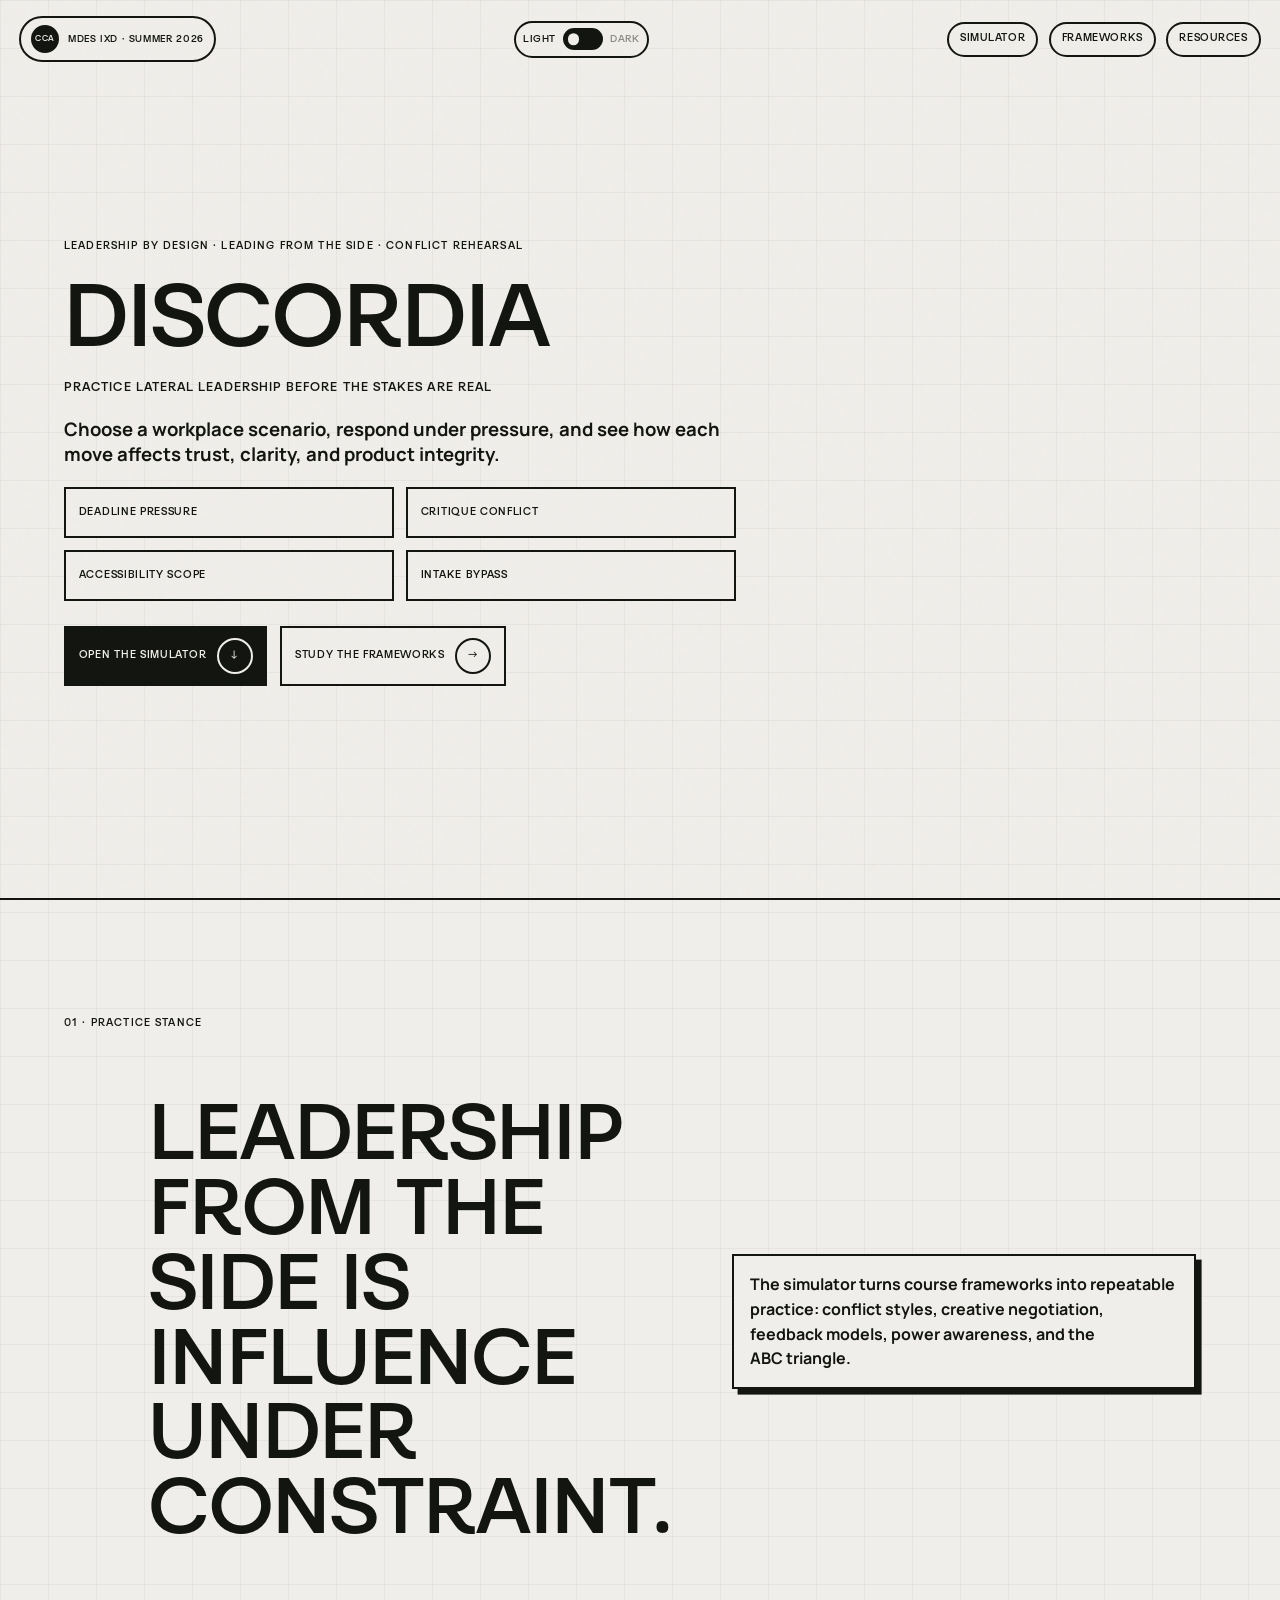
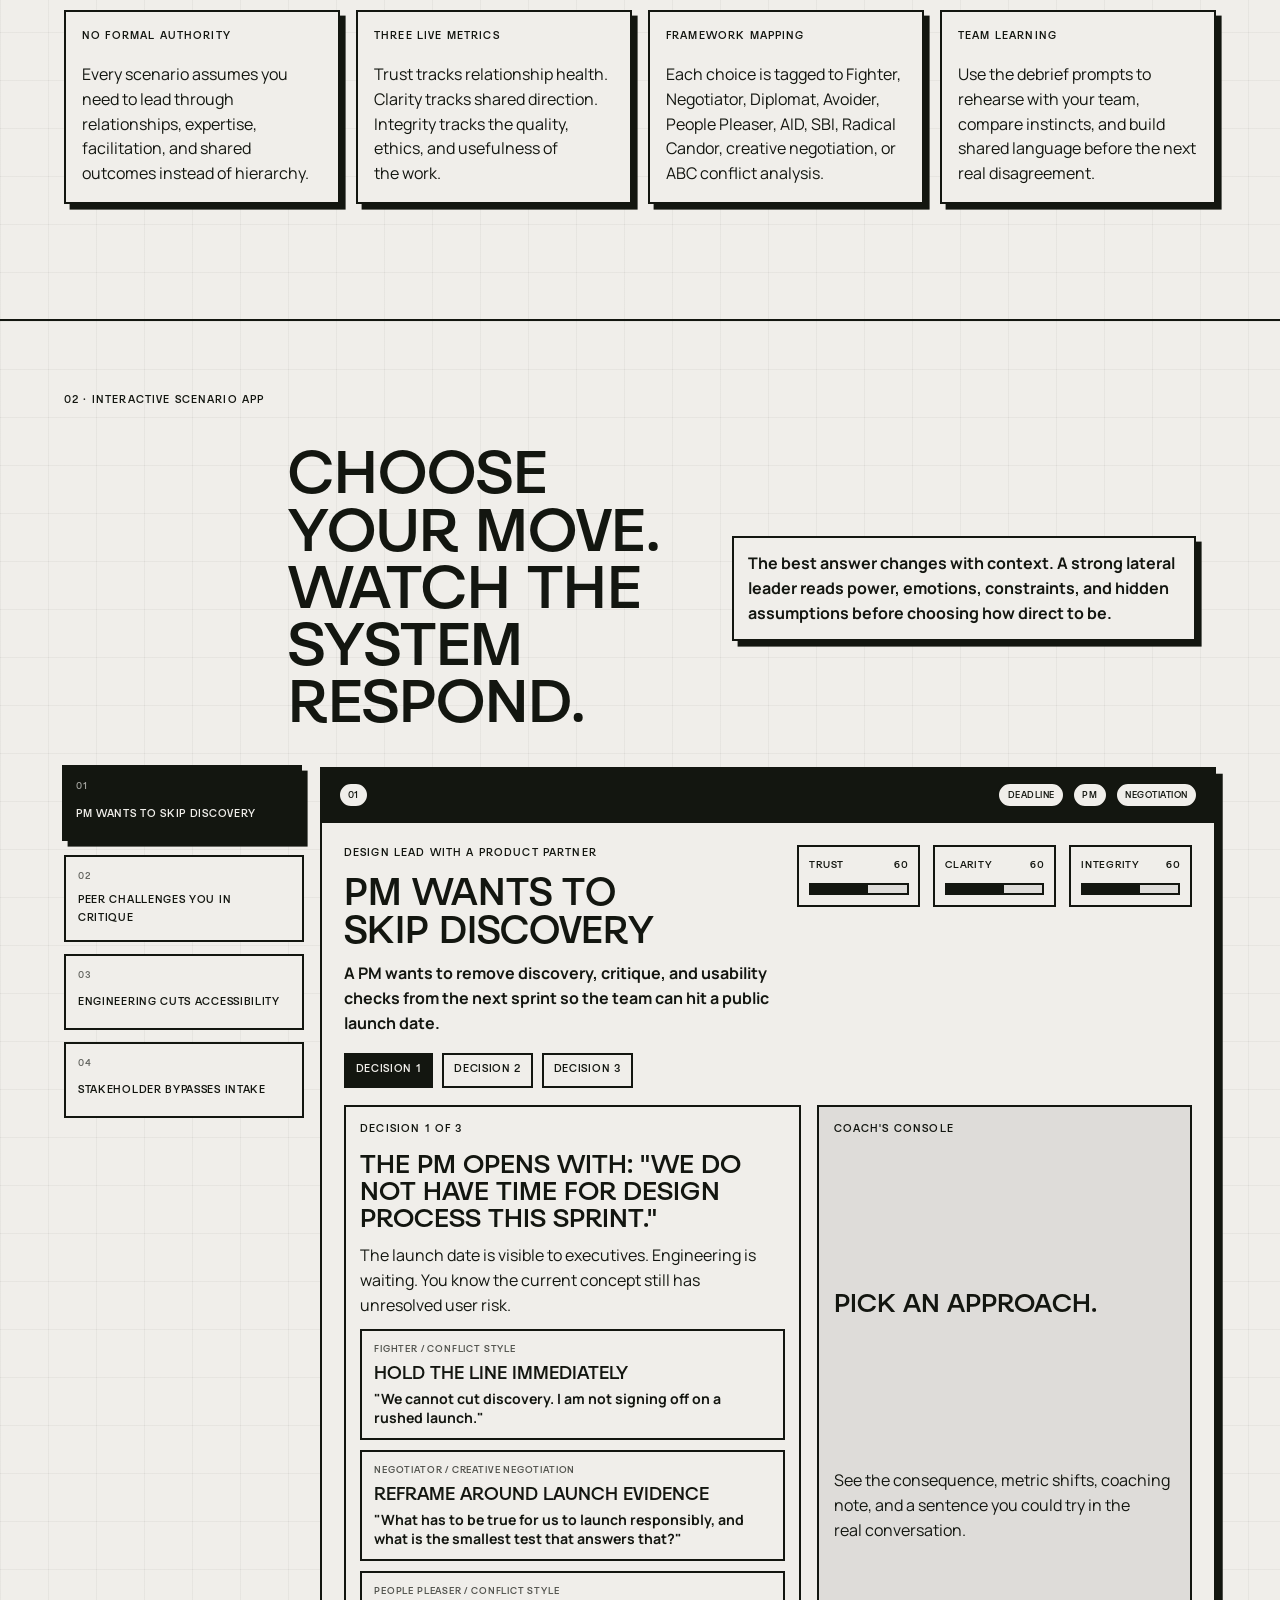
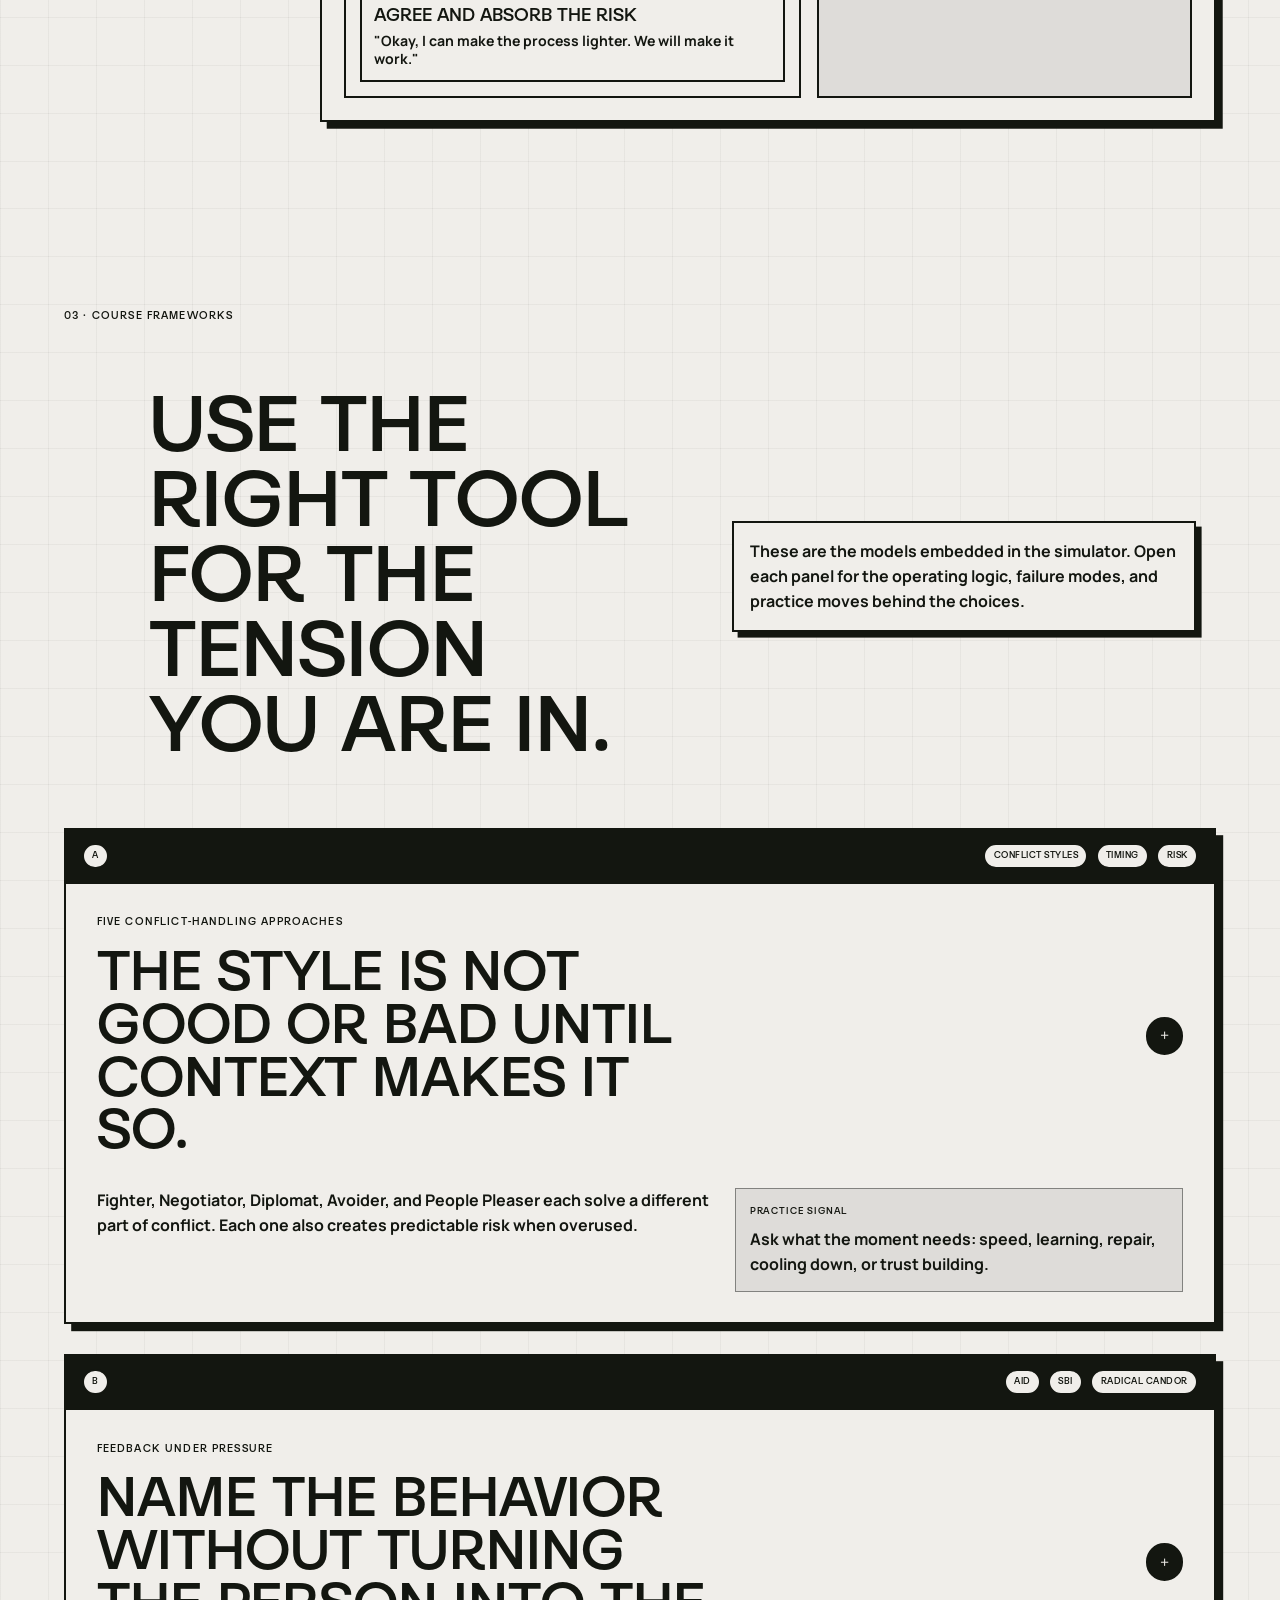
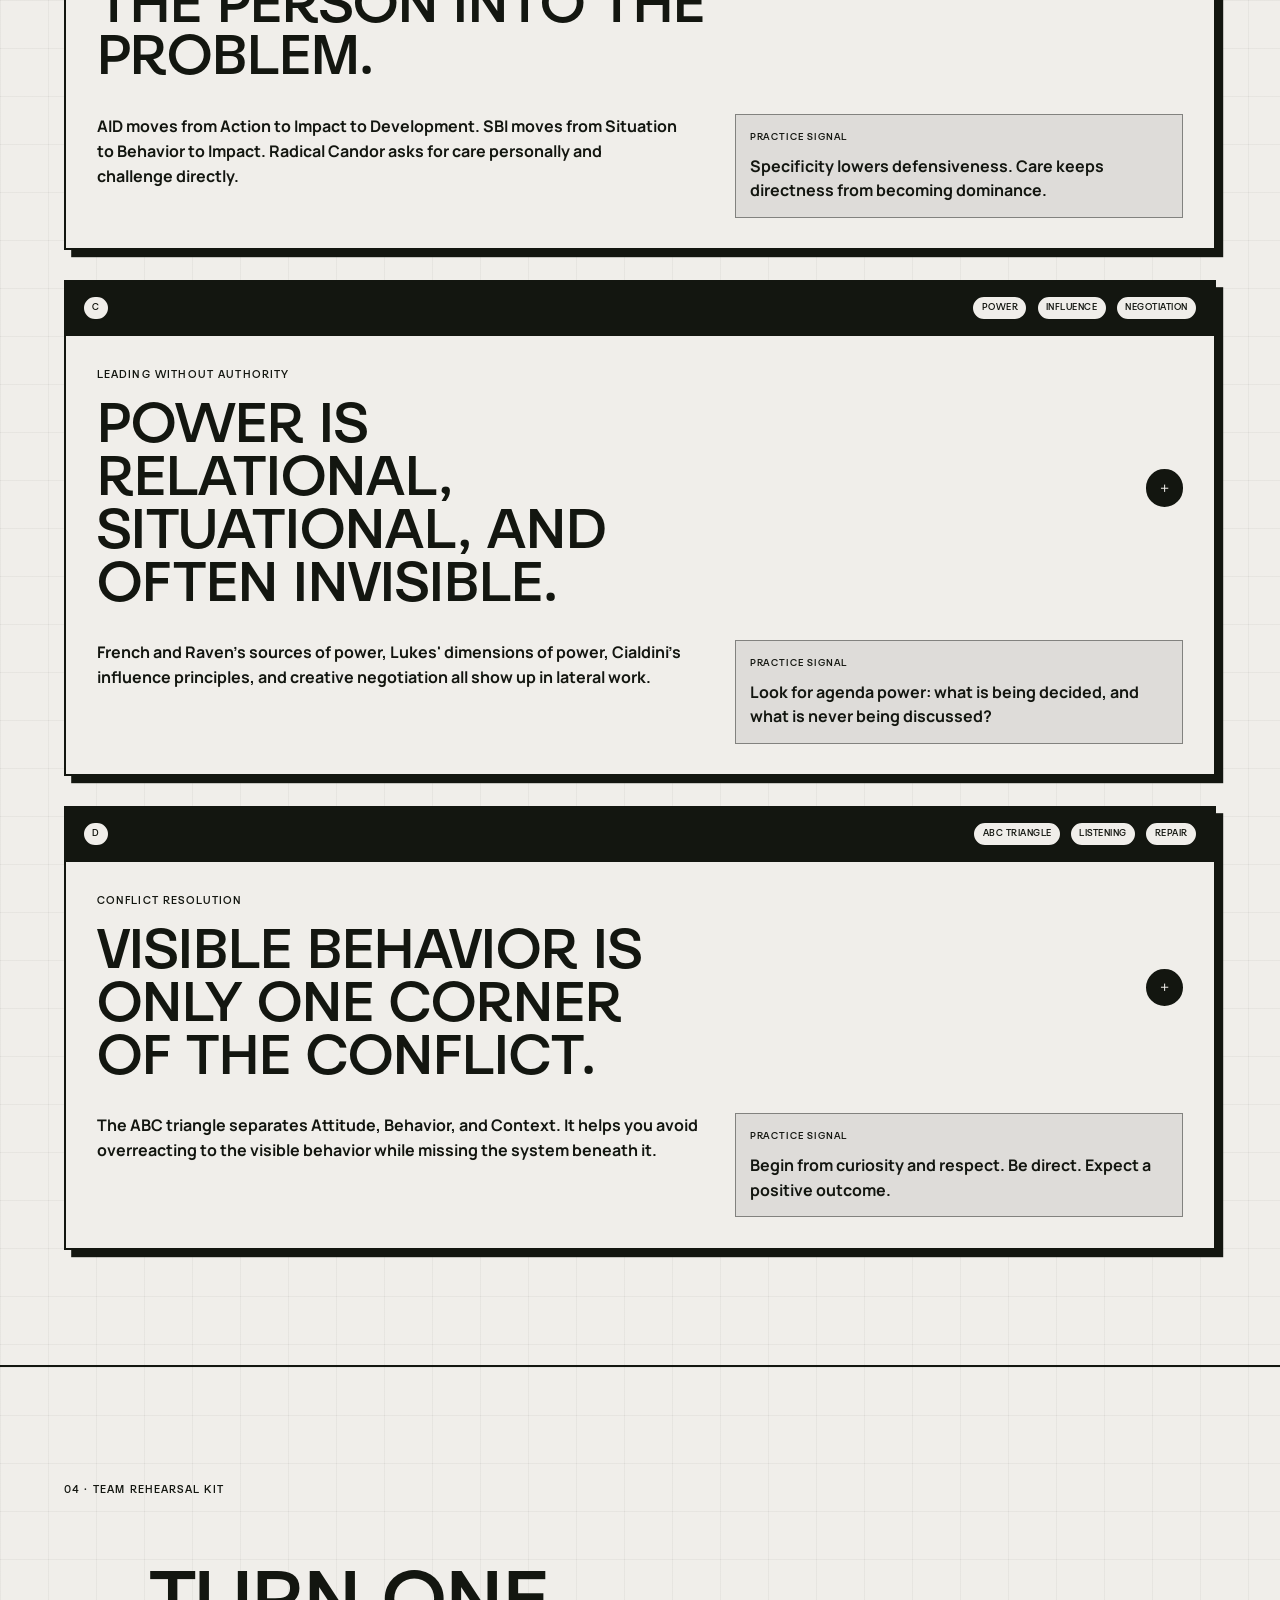
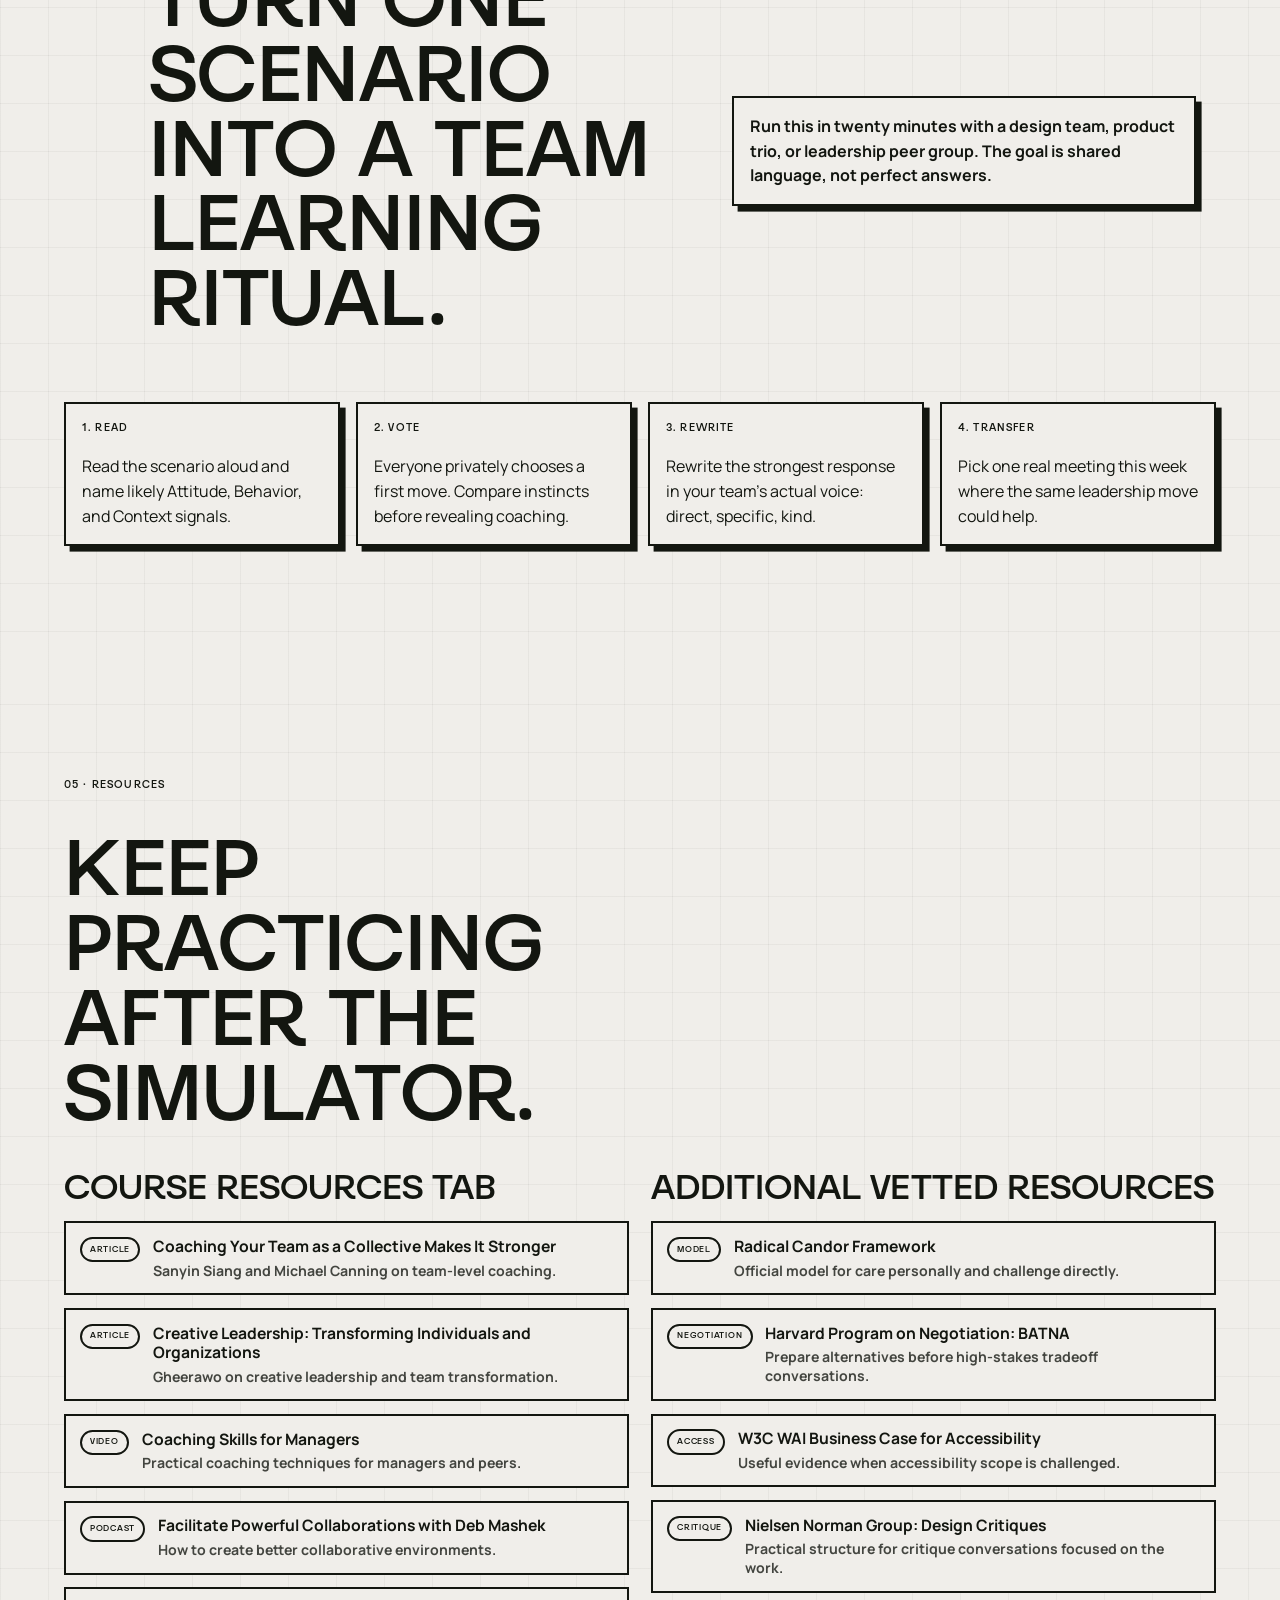
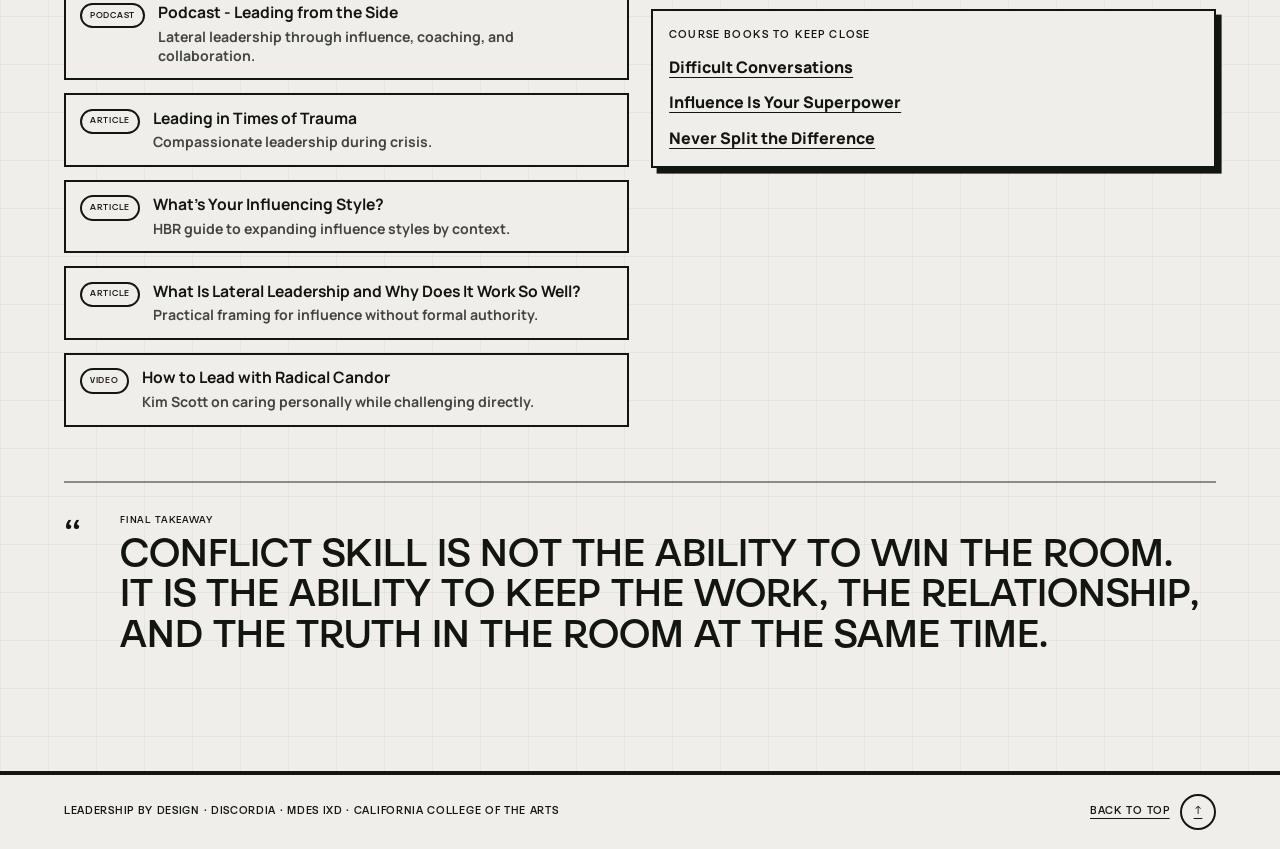
==== commit 68ba6143: "Update index.html" ====
--- a/index.html
+++ b/index.html
@@ -33,7 +33,7 @@
     <header class="site-header" data-header>
       <a class="brand-mark" href="#top" aria-label="Back to top">
         <span>CCA</span>
-        <span>MDes IxD &middot; Summer 2027</span>
+        <span>MDes IxD &middot; Summer 2026</span>
       </a>
       <button
         class="theme-toggle"
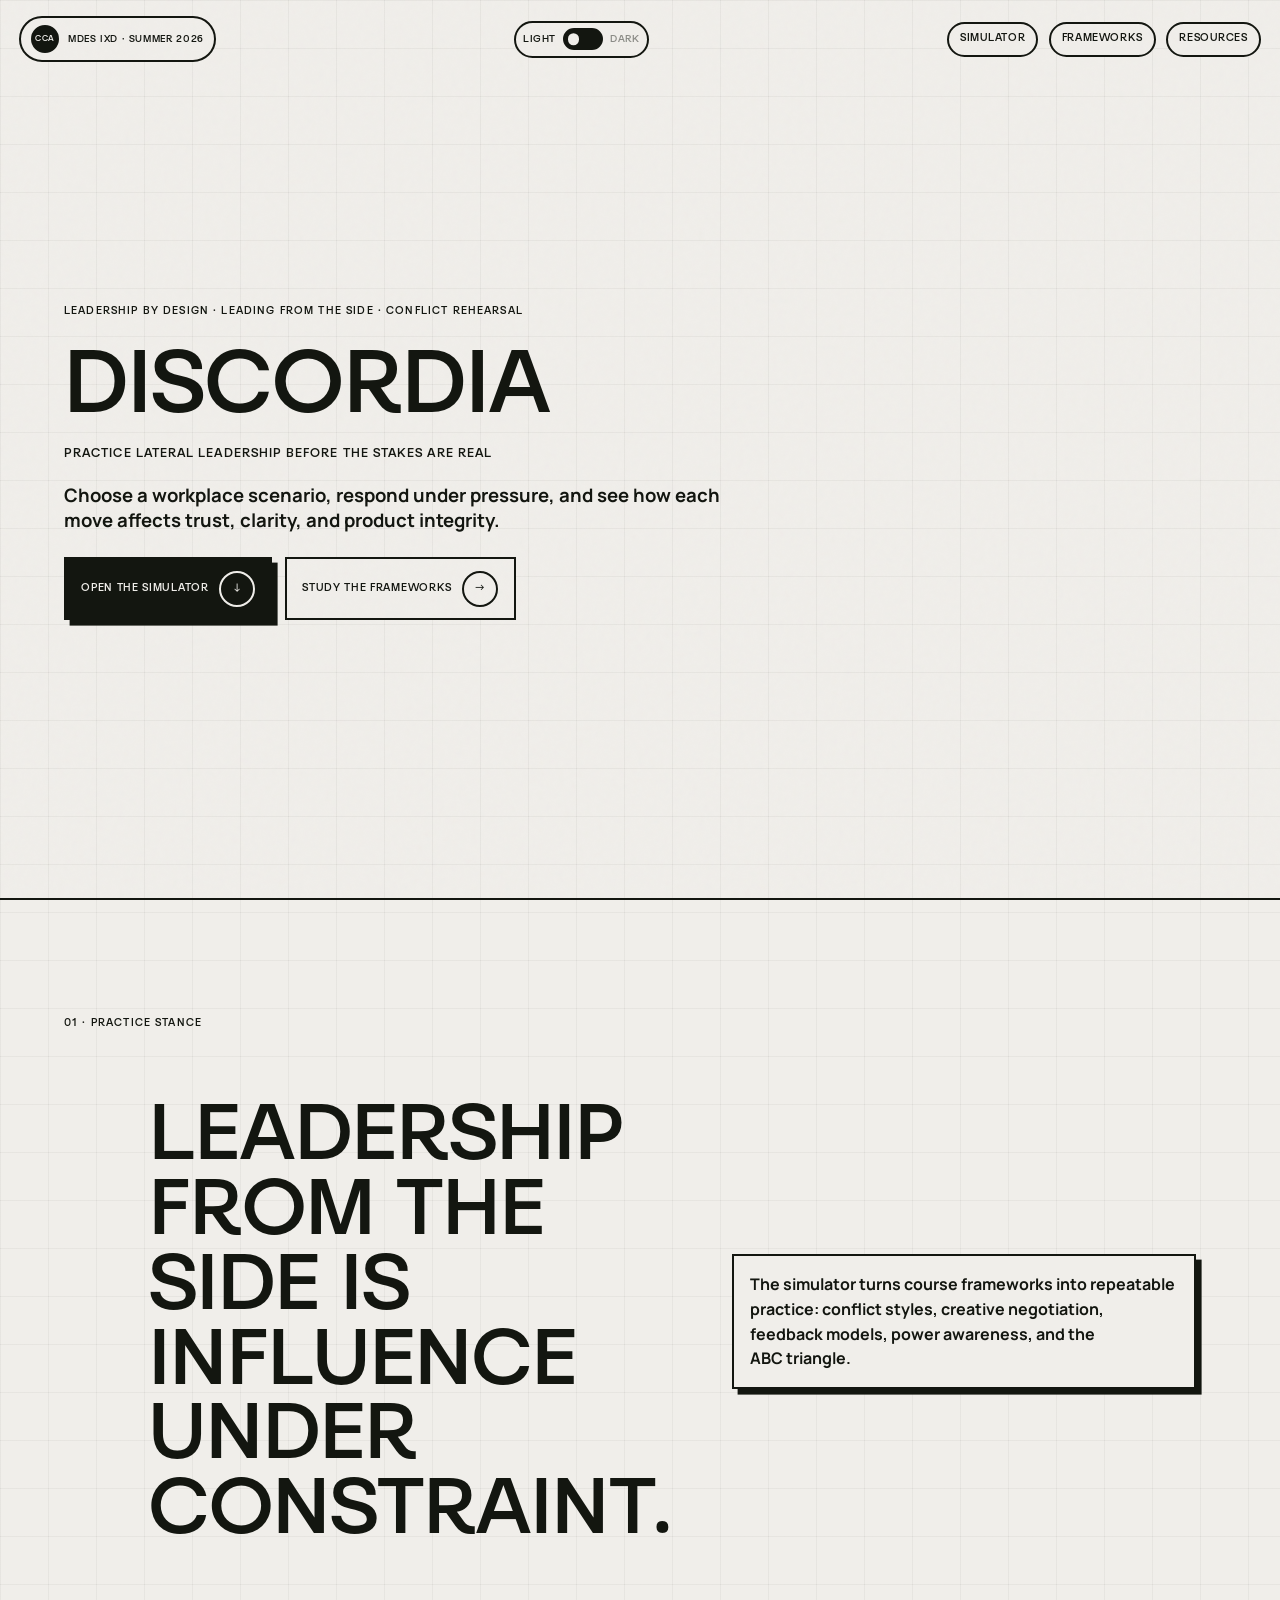
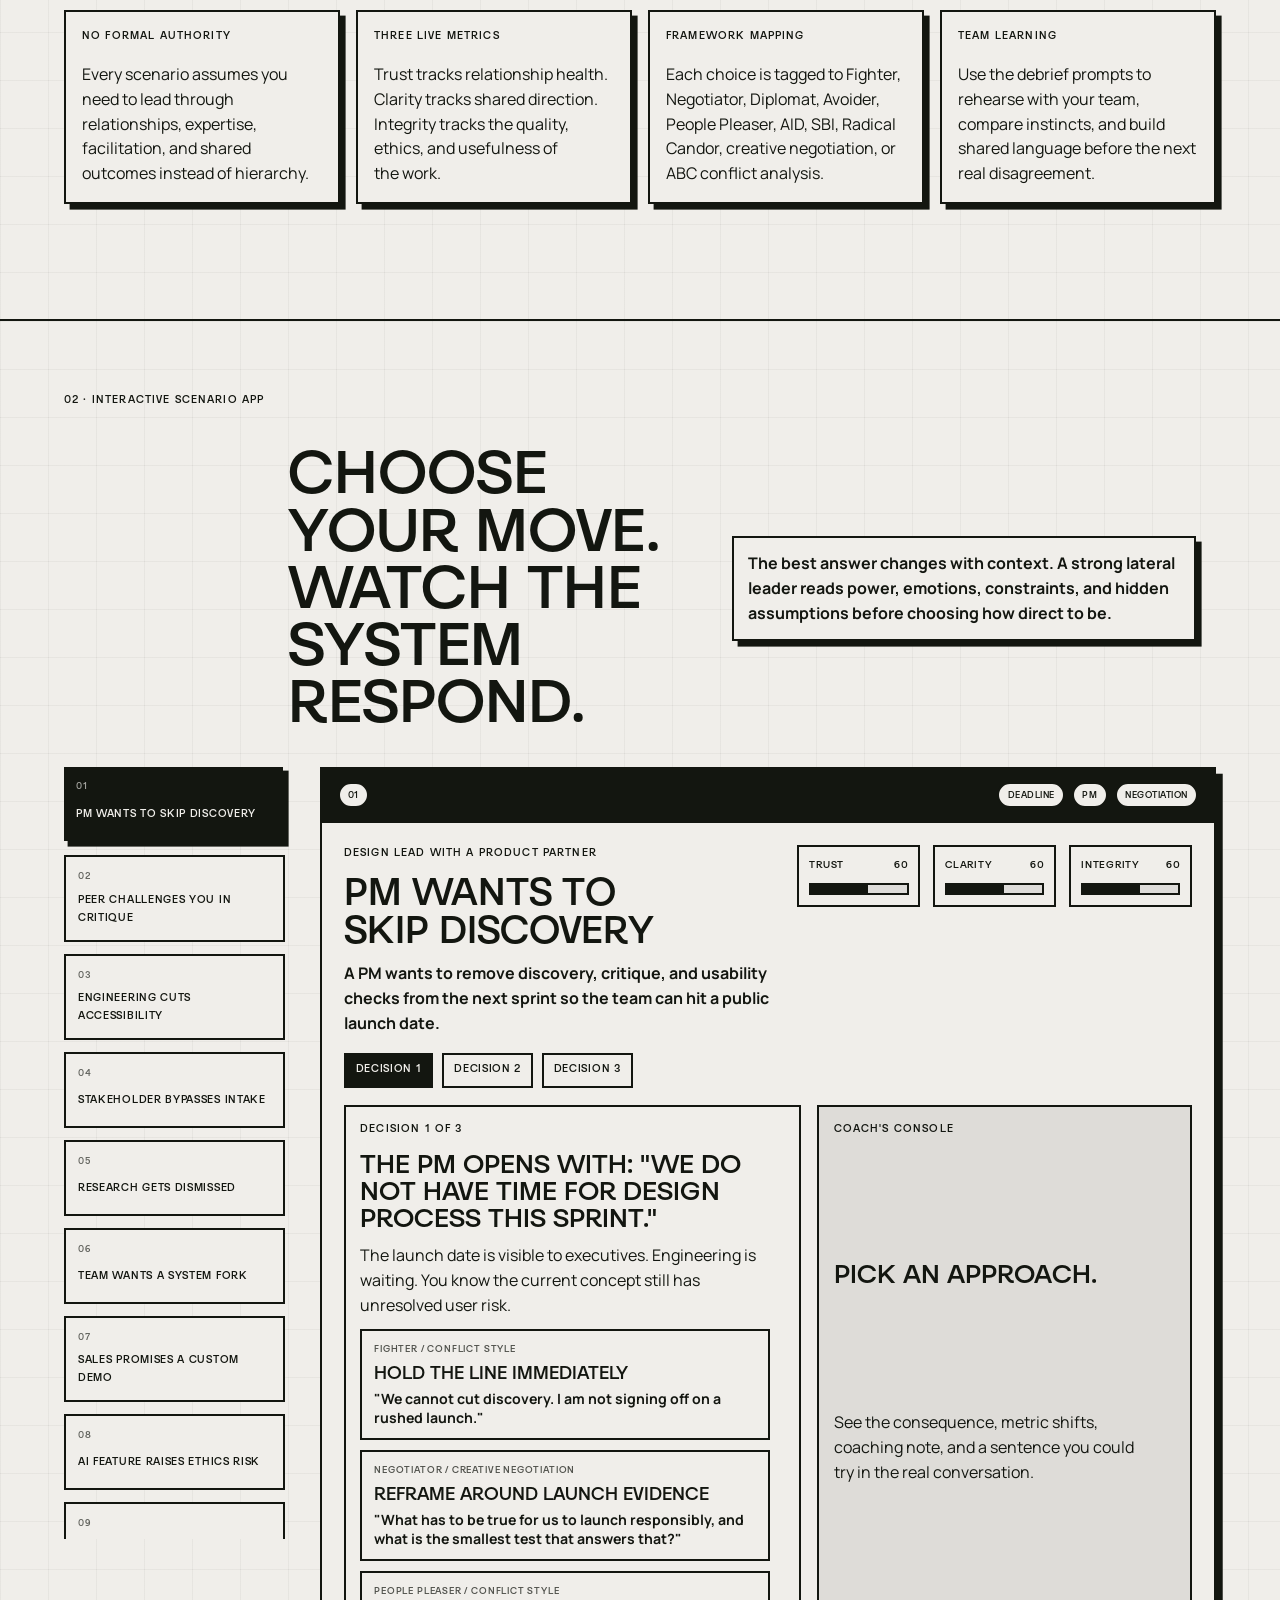
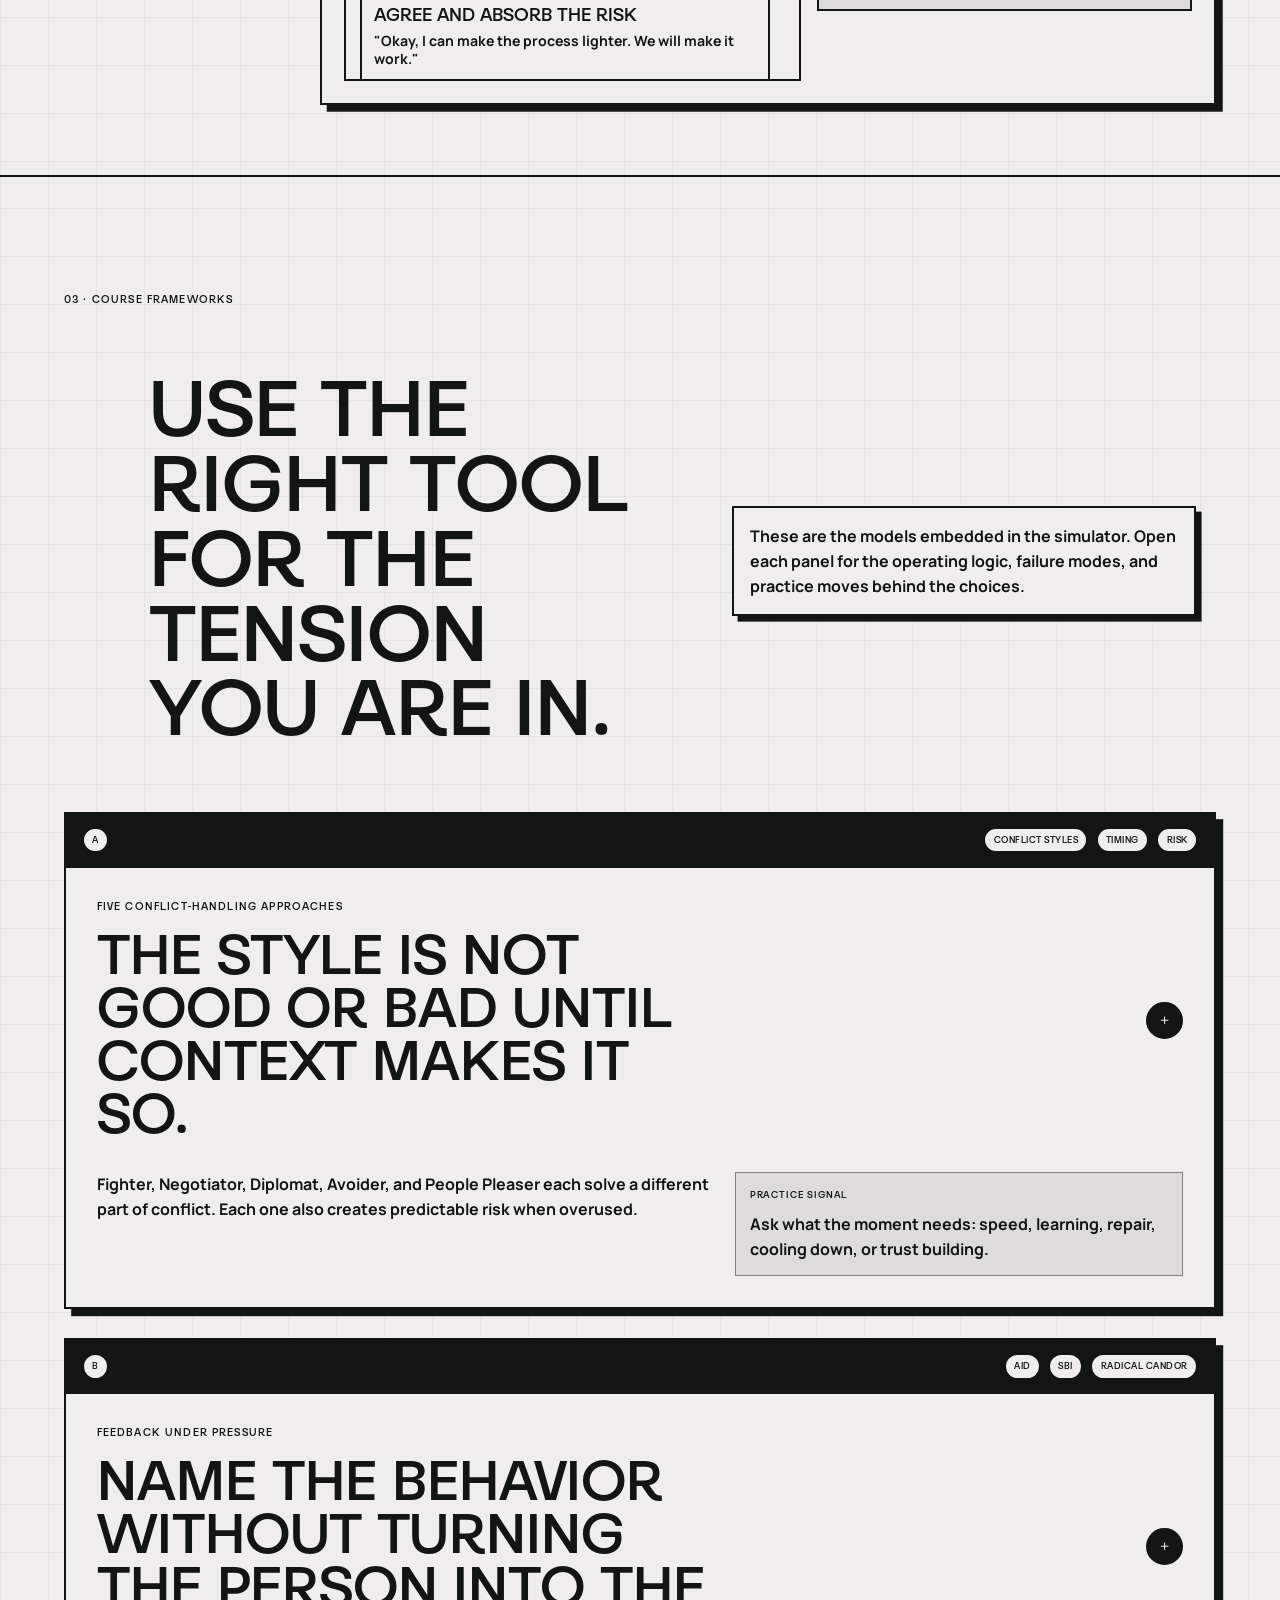
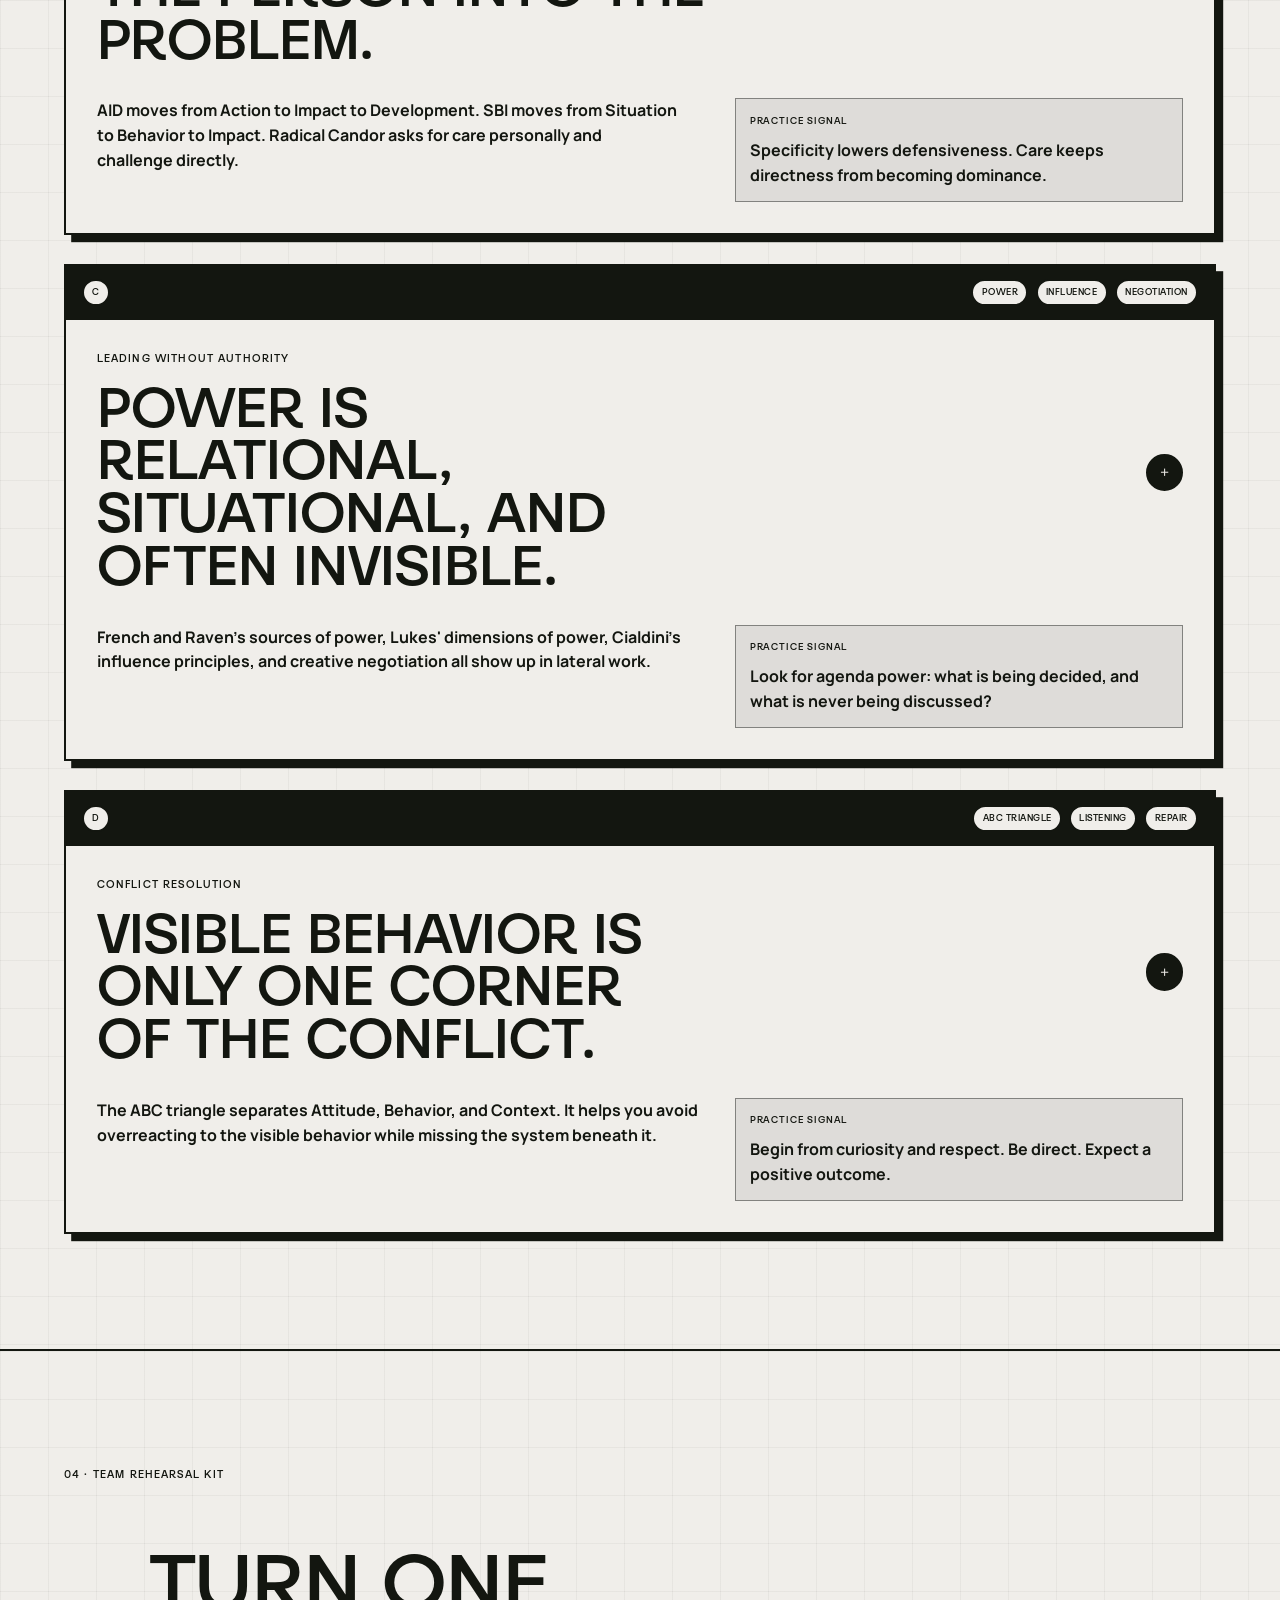
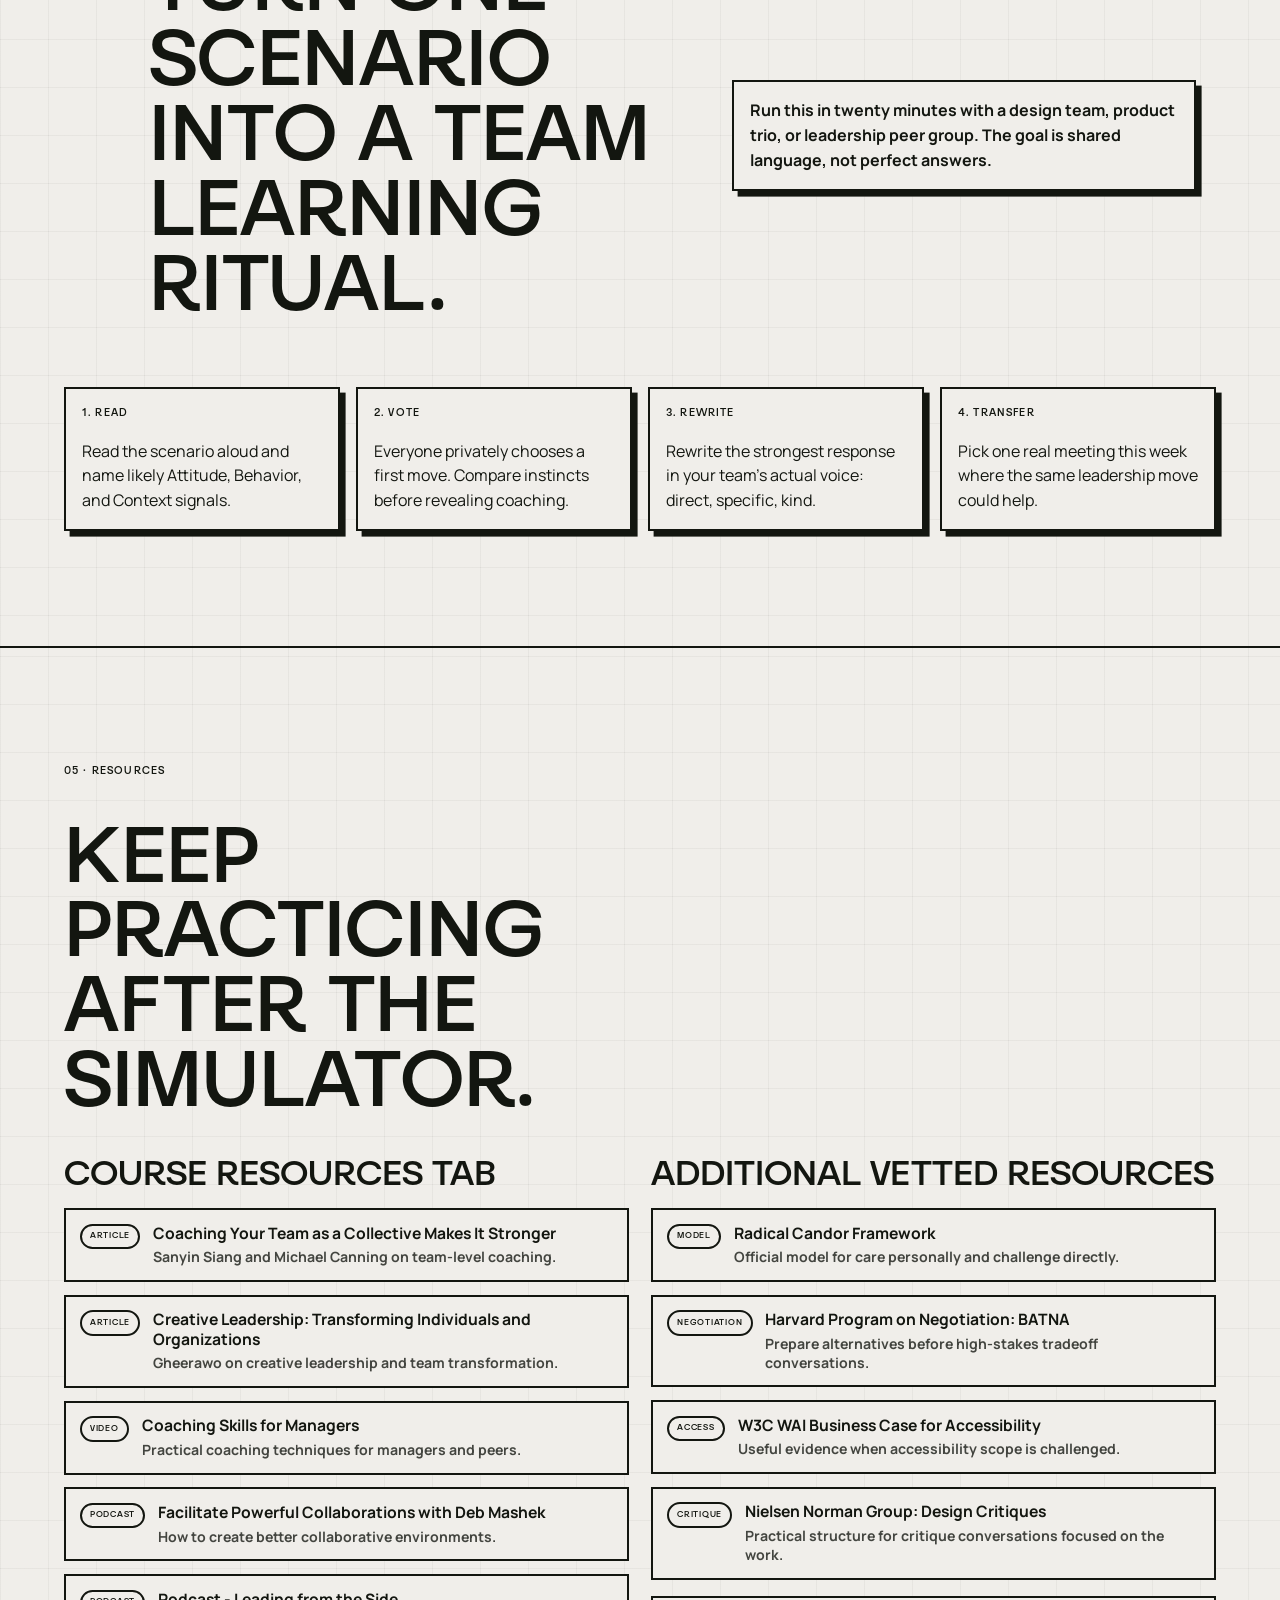
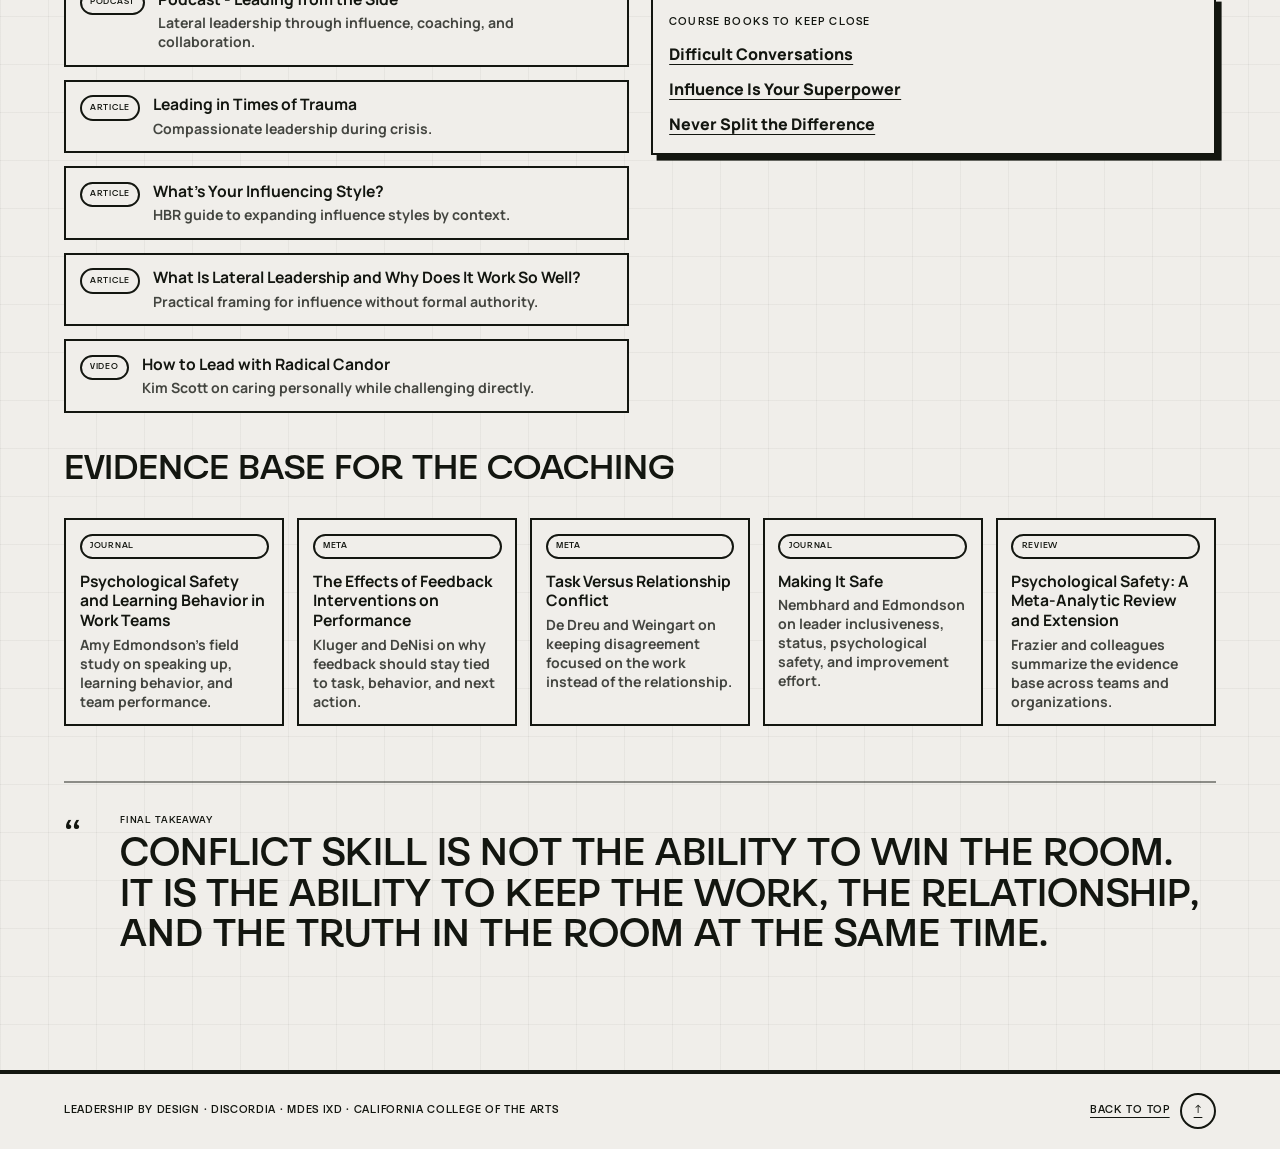
==== commit 75be24a1: "Add files via upload" ====
--- a/index.html
+++ b/index.html
@@ -70,14 +70,8 @@
                 Choose a workplace scenario, respond under pressure, and see how each move affects
                 trust, clarity, and product integrity.
               </p>
-              <div class="hero-launch-grid" aria-label="Start a rehearsal">
-                <button type="button" data-scenario-launch="pm-deadline">Deadline pressure</button>
-                <button type="button" data-scenario-launch="critique-conflict">Critique conflict</button>
-                <button type="button" data-scenario-launch="accessibility-scope">Accessibility scope</button>
-                <button type="button" data-scenario-launch="intake-bypass">Intake bypass</button>
-              </div>
               <div class="hero-actions" aria-label="Microsite shortcuts">
-                <a class="text-link" href="#simulator-console">Open the simulator <span aria-hidden="true">&darr;</span></a>
+                <a class="text-link" href="#simulator">Open the simulator <span aria-hidden="true">&darr;</span></a>
                 <a class="text-link" href="#frameworks">Study the frameworks <span aria-hidden="true">&rarr;</span></a>
               </div>
             </div>
@@ -182,14 +176,19 @@
                   <div class="choice-list" id="choice-list"></div>
                 </section>
 
-                <aside class="outcome-pane" id="outcome-pane" aria-label="Coaching outcome">
-                  <p class="detail-label">Coach's console</p>
-                  <h4>Pick an approach.</h4>
-                  <p>
-                    See the consequence, metric shifts, coaching note, and a sentence you could try
-                    in the real conversation.
-                  </p>
-                </aside>
+                <div class="outcome-column">
+                  <aside class="outcome-pane" id="outcome-pane" aria-label="Coaching outcome">
+                    <div class="outcome-audit">
+                      <p class="detail-label">Coach's console</p>
+                      <h4>Pick an approach.</h4>
+                      <p>
+                        See the consequence, metric shifts, coaching note, and a sentence you could try
+                        in the real conversation.
+                      </p>
+                    </div>
+                  </aside>
+                  <div class="outcome-actions" id="outcome-actions" aria-live="polite"></div>
+                </div>
               </div>
             </div>
           </article>
@@ -565,6 +564,33 @@
               </div>
             </section>
           </div>
+
+          <section class="evidence-section" aria-labelledby="evidence-title">
+            <h3 id="evidence-title">Evidence Base for the Coaching</h3>
+            <div class="evidence-grid">
+              <a class="resource-card" href="https://doi.org/10.2307/2666999" target="_blank" rel="noopener noreferrer">
+                <span class="resource-type-badge">Journal</span>
+                <span class="resource-info"><strong>Psychological Safety and Learning Behavior in Work Teams</strong><span>Amy Edmondson's field study on speaking up, learning behavior, and team performance.</span></span>
+              </a>
+              <a class="resource-card" href="https://doi.org/10.1037/0033-2909.119.2.254" target="_blank" rel="noopener noreferrer">
+                <span class="resource-type-badge">Meta</span>
+                <span class="resource-info"><strong>The Effects of Feedback Interventions on Performance</strong><span>Kluger and DeNisi on why feedback should stay tied to task, behavior, and next action.</span></span>
+              </a>
+              <a class="resource-card" href="https://doi.org/10.1037/0021-9010.88.4.741" target="_blank" rel="noopener noreferrer">
+                <span class="resource-type-badge">Meta</span>
+                <span class="resource-info"><strong>Task Versus Relationship Conflict</strong><span>De Dreu and Weingart on keeping disagreement focused on the work instead of the relationship.</span></span>
+              </a>
+              <a class="resource-card" href="https://doi.org/10.1002/job.413" target="_blank" rel="noopener noreferrer">
+                <span class="resource-type-badge">Journal</span>
+                <span class="resource-info"><strong>Making It Safe</strong><span>Nembhard and Edmondson on leader inclusiveness, status, psychological safety, and improvement effort.</span></span>
+              </a>
+              <a class="resource-card" href="https://doi.org/10.1111/peps.12183" target="_blank" rel="noopener noreferrer">
+                <span class="resource-type-badge">Review</span>
+                <span class="resource-info"><strong>Psychological Safety: A Meta-Analytic Review and Extension</strong><span>Frazier and colleagues summarize the evidence base across teams and organizations.</span></span>
+              </a>
+            </div>
+          </section>
+
           <blockquote>
             <span>Final takeaway</span>
             Conflict skill is not the ability to win the room. It is the ability to keep the work,
--- a/styles.css
+++ b/styles.css
@@ -24,6 +24,7 @@
   --mono: var(--batica);
   --sans: 'Manrope', 'Avenir Next', sans-serif;
   --display: var(--batica);
+  --anchor-offset: 4.25rem;
   color-scheme: light;
 }
 
@@ -282,6 +283,10 @@
   display: none;
 }
 
+section[id] {
+  scroll-margin-top: var(--anchor-offset);
+}
+
 .hero {
   position: relative;
   display: grid;
@@ -368,14 +373,6 @@
   line-height: 1.38;
 }
 
-.hero-launch-grid {
-  display: grid;
-  width: min(100%, 42rem);
-  grid-template-columns: repeat(2, minmax(0, 1fr));
-  gap: 0.75rem;
-}
-
-.hero-launch-grid button,
 .scenario-button,
 .choice-card,
 .next-button,
@@ -393,14 +390,6 @@
   transition: background 150ms ease, color 150ms ease, transform 150ms ease, box-shadow 150ms ease;
 }
 
-.hero-launch-grid button {
-  min-height: 3.2rem;
-  padding: 0.72rem 0.8rem;
-  text-align: left;
-}
-
-.hero-launch-grid button:hover,
-.hero-launch-grid button:focus-visible,
 .scenario-button:hover,
 .scenario-button:focus-visible,
 .choice-card:hover,
@@ -419,7 +408,7 @@
   display: flex;
   flex-wrap: wrap;
   gap: 0.8rem;
-  margin-top: 0.35rem;
+  margin-top: 0.25rem;
 }
 
 .text-link {
@@ -434,7 +423,8 @@
 }
 
 .hero-actions .text-link {
-  padding: 0.62rem 0.8rem;
+  min-height: 3.25rem;
+  padding: 0.72rem 0.95rem;
   border: 2px solid var(--ink);
   background: var(--paper);
   text-decoration: none;
@@ -443,6 +433,7 @@
 .hero-actions .text-link:first-child {
   background: var(--ink);
   color: var(--paper);
+  box-shadow: 0.35rem 0.35rem 0 var(--ink);
 }
 
 .text-link span {
@@ -507,6 +498,7 @@
 }
 
 .overview-section,
+.sections-section,
 .synthesis-section {
   border-bottom: 2px solid var(--ink);
 }
@@ -570,6 +562,7 @@
 }
 
 .sections-section {
+  scroll-margin-top: var(--anchor-offset);
   background:
     linear-gradient(rgba(var(--ink-rgb), 0.045) 1px, transparent 1px),
     linear-gradient(90deg, rgba(var(--ink-rgb), 0.045) 1px, transparent 1px),
@@ -758,7 +751,7 @@
   grid-template-columns: minmax(11rem, 15rem) minmax(0, 1fr);
   gap: 1rem;
   align-items: start;
-  scroll-margin-top: 5.25rem;
+  scroll-margin-top: var(--anchor-offset);
 }
 
 .scenario-rail {
@@ -766,6 +759,10 @@
   gap: 0.75rem;
   position: sticky;
   top: 6.5rem;
+  max-height: calc(100svh - 8rem);
+  overflow: auto;
+  padding-right: 0.25rem;
+  scrollbar-gutter: stable;
 }
 
 .scenario-button {
@@ -889,7 +886,7 @@
   display: grid;
   grid-template-columns: minmax(0, 1fr) minmax(18rem, 0.82fr);
   gap: 1rem;
-  align-items: start;
+  align-items: stretch;
 }
 
 .decision-pane,
@@ -901,6 +898,20 @@
   padding: 0.9rem;
   border: 2px solid var(--ink);
   background: var(--paper);
+}
+
+.outcome-column {
+  display: grid;
+  min-width: 0;
+  min-height: 0;
+  height: 100%;
+  align-self: stretch;
+  grid-template-rows: minmax(0, 1fr) 3.35rem;
+  gap: 1rem;
+}
+
+.outcome-column.has-actions {
+  grid-template-rows: minmax(0, 1fr) 3.35rem;
 }
 
 .decision-pane h4,
@@ -966,7 +977,38 @@
 }
 
 .outcome-pane {
+  min-height: 0;
+  position: relative;
+  grid-template-rows: minmax(0, 1fr);
+  align-content: stretch;
   background: var(--quiet);
+}
+
+.outcome-pane.has-scroll-cue:not(.has-seen-scroll)::after {
+  position: absolute;
+  right: 0.9rem;
+  bottom: 0.85rem;
+  z-index: 2;
+  display: grid;
+  width: 1.85rem;
+  height: 1.85rem;
+  place-items: center;
+  border: 2px solid var(--ink);
+  border-radius: 999px;
+  color: var(--accent-text);
+  background: var(--accent);
+  box-shadow: 0.18rem 0.18rem 0 var(--paper);
+  font-family: var(--mono);
+  font-size: 1rem;
+  font-weight: 800;
+  line-height: 1;
+  pointer-events: none;
+  content: "\2193";
+  animation: scroll-cue-float 900ms ease-in-out infinite alternate;
+}
+
+.outcome-pane.has-scroll-cue:not(.has-seen-scroll) .outcome-audit {
+  padding-bottom: 2.35rem;
 }
 
 .outcome-pane.is-live {
@@ -974,8 +1016,30 @@
   box-shadow: 0.35rem 0.35rem 0 var(--ink);
 }
 
+.outcome-audit {
+  display: grid;
+  min-width: 0;
+  min-height: 0;
+  gap: 0.72rem;
+}
+
+.outcome-actions {
+  display: flex;
+  align-items: flex-end;
+  flex-wrap: wrap;
+  gap: 0.75rem;
+  margin-top: auto;
+  visibility: hidden;
+}
+
+.outcome-column.has-actions .outcome-actions {
+  visibility: visible;
+}
+
 .coach-block,
 .delta-grid,
+.nuance-grid,
+.debrief-grid,
 .micro-script,
 .debrief-card {
   padding: 0.72rem;
@@ -984,6 +1048,8 @@
 }
 
 .coach-block span,
+.nuance-grid span,
+.debrief-grid span,
 .micro-script span,
 .debrief-card span {
   display: block;
@@ -995,6 +1061,54 @@
   letter-spacing: 0.08em;
 }
 
+.coach-block p {
+  margin: 0;
+}
+
+.coach-block p + p {
+  padding-top: 0.55rem;
+  margin-top: 0.55rem;
+  border-top: 1px solid var(--line);
+}
+
+.nuance-grid {
+  display: grid;
+  grid-template-columns: repeat(2, minmax(0, 1fr));
+  gap: 0.7rem;
+}
+
+.nuance-grid div,
+.debrief-grid div {
+  min-width: 0;
+}
+
+.nuance-grid div:nth-child(3),
+.nuance-grid div:nth-child(4) {
+  padding-top: 0.7rem;
+  border-top: 1px solid var(--line);
+}
+
+.nuance-grid div,
+.debrief-grid div,
+.coach-block,
+.micro-script {
+  font-size: 0.88rem;
+  font-weight: 700;
+  line-height: 1.4;
+}
+
+.debrief-grid {
+  display: grid;
+  grid-template-columns: repeat(2, minmax(0, 1fr));
+  gap: 0.7rem;
+}
+
+.debrief-grid div:nth-child(3),
+.debrief-grid div:nth-child(4) {
+  padding-top: 0.7rem;
+  border-top: 1px solid var(--line);
+}
+
 .delta-grid {
   display: grid;
   grid-template-columns: repeat(3, minmax(0, 1fr));
@@ -1072,6 +1186,33 @@
 
   .decision-grid {
     grid-area: decision;
+    height: clamp(34rem, 64svh, 44rem);
+    min-height: 0;
+  }
+
+  .decision-pane {
+    height: 100%;
+    min-height: 0;
+    overflow: auto;
+    scrollbar-gutter: stable;
+  }
+
+  .outcome-column {
+    height: 100%;
+    min-height: 0;
+  }
+
+  .outcome-pane {
+    height: 100%;
+    min-height: 0;
+    overflow: hidden;
+  }
+
+  .outcome-audit {
+    height: 100%;
+    overflow: auto;
+    padding-right: 0.3rem;
+    scrollbar-gutter: stable;
   }
 }
 
@@ -1139,7 +1280,8 @@
   gap: clamp(1rem, 2vw, 1.4rem);
 }
 
-.resource-columns h3 {
+.resource-columns h3,
+.evidence-section h3 {
   margin: 0 0 1rem;
   color: var(--accent-strong);
   font-family: var(--display);
@@ -1150,10 +1292,26 @@
   text-transform: uppercase;
 }
 
+.evidence-section {
+  display: grid;
+  gap: 1rem;
+}
+
 .resource-list {
   display: flex;
   flex-direction: column;
   gap: 0.8rem;
+}
+
+.evidence-grid {
+  display: grid;
+  grid-template-columns: repeat(5, minmax(0, 1fr));
+  gap: 0.8rem;
+}
+
+.evidence-grid .resource-card {
+  display: grid;
+  align-content: start;
 }
 
 .resource-card {
@@ -1272,6 +1430,16 @@
   transform: none;
 }
 
+@keyframes scroll-cue-float {
+  from {
+    transform: translateY(0);
+  }
+
+  to {
+    transform: translateY(0.28rem);
+  }
+}
+
 @media (prefers-reduced-motion: reduce) {
   *,
   *::before,
@@ -1286,13 +1454,17 @@
 @media (max-width: 1120px) {
   .simulator-shell,
   .decision-grid,
-  .resource-columns {
+  .resource-columns,
+  .evidence-grid {
     grid-template-columns: 1fr;
   }
 
   .scenario-rail {
     position: static;
     grid-template-columns: repeat(2, minmax(0, 1fr));
+    max-height: none;
+    overflow: visible;
+    padding-right: 0;
   }
 }
 
@@ -1418,11 +1590,18 @@
     font-size: clamp(3rem, 13vw, 4.7rem);
   }
 
-  .hero-launch-grid,
   .scenario-rail,
   .metric-board,
-  .delta-grid {
+  .delta-grid,
+  .nuance-grid,
+  .debrief-grid {
     grid-template-columns: 1fr;
+  }
+
+  .nuance-grid div:nth-child(2),
+  .debrief-grid div:nth-child(2) {
+    padding-top: 0.7rem;
+    border-top: 1px solid var(--line);
   }
 
   .panel-top {
